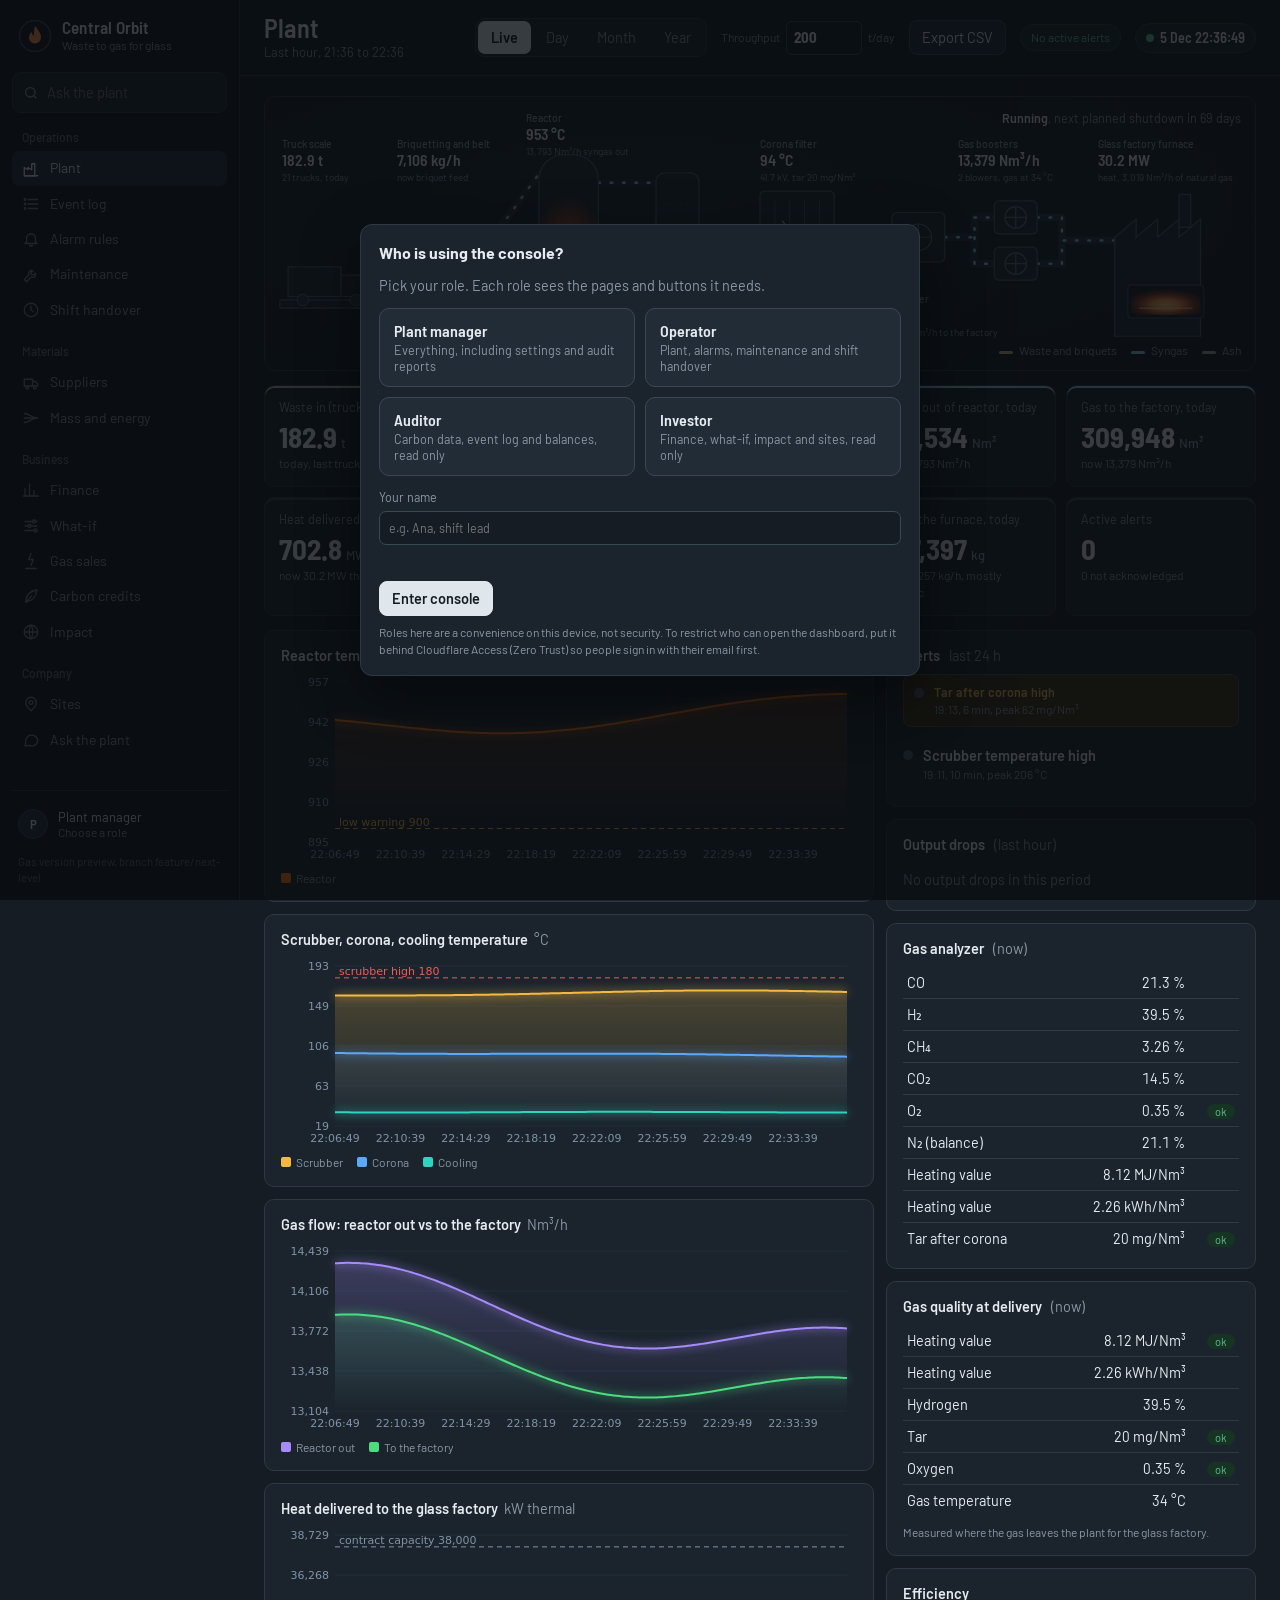
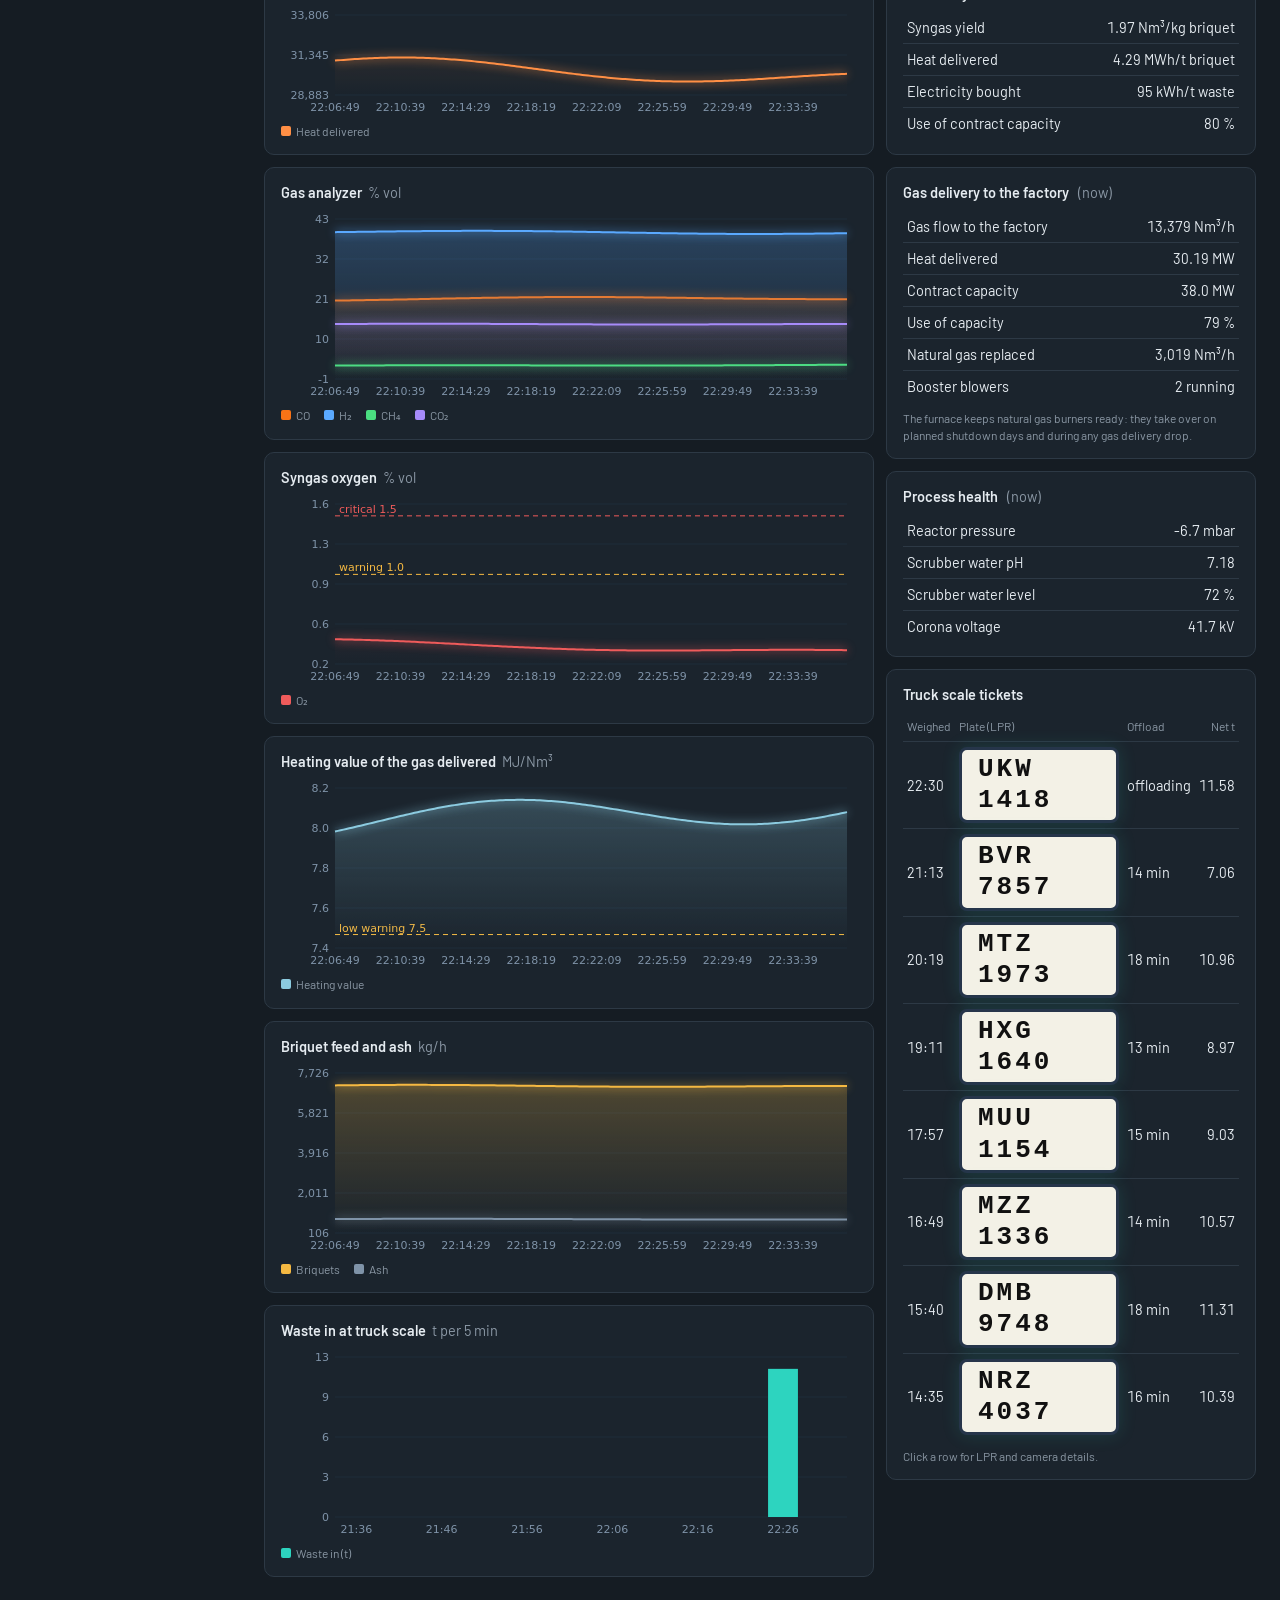
==== glass/public/index.html @ 2e91276c "Gas version: syngas sold to a glass factory furnace at 25% below natural gas Separate app in glass/:" ====
<!doctype html>
<html lang="en">
<head>
<meta charset="utf-8">
<meta name="viewport" content="width=device-width,initial-scale=1,viewport-fit=cover">
<title>Central Orbit Gas Console</title>
<meta name="theme-color" content="#151c23">
<link rel="manifest" href="manifest.webmanifest">
<link rel="icon" href="assets/icon.svg" type="image/svg+xml">
<link rel="apple-touch-icon" href="assets/icon-192.png">
<link rel="preconnect" href="https://fonts.googleapis.com"><link rel="preconnect" href="https://fonts.gstatic.com" crossorigin>
<link rel="stylesheet" href="https://fonts.googleapis.com/css2?family=Barlow:wght@400;500;600&family=Barlow+Semi+Condensed:wght@500;600&display=swap">
<link rel="stylesheet" href="assets/base.css">
<link rel="stylesheet" href="assets/app.css">
</head>
<body>
<div class="app">
<nav id="rail" aria-label="Pages">
  <div class="brand2"><svg width="34" height="34" viewBox="0 0 34 34" aria-hidden="true"><circle cx="17" cy="17" r="15.5" fill="none" stroke="#3a4855" stroke-width="1.5"/><path d="M17 7c4 5 6 8 6 11.5a6 6 0 0 1-12 0c0-2.4 1.3-4.3 2.8-5.6.2 2 1 3.2 2.4 3.6-.6-3.4.2-6.5.8-9.5z" fill="#ff8f45"/></svg><div><b>Central Orbit</b><span>Waste to gas for glass</span></div></div>
  <form class="askbox" id="askForm" role="search"><svg width="16" height="16" viewBox="0 0 24 24" fill="none" stroke="currentColor" stroke-width="2" aria-hidden="true" style="color:var(--muted)"><circle cx="11" cy="11" r="7"/><path d="M20 20l-3.5-3.5"/></svg><input id="askQ" placeholder="Ask the plant" aria-label="Ask the plant a question"></form>
  <div class="ng"><h6>Operations</h6><a href="#/plant" data-p="plant"><svg width="18" height="18" viewBox="0 0 24 24" fill="none" stroke="currentColor" stroke-width="1.7" stroke-linecap="round" stroke-linejoin="round" aria-hidden="true"><path d="M3 21V10l5 3V10l5 3V5h4v16z"/><path d="M3 21h18"/></svg><span>Plant</span></a><a href="#/events" data-p="events"><svg width="18" height="18" viewBox="0 0 24 24" fill="none" stroke="currentColor" stroke-width="1.7" stroke-linecap="round" stroke-linejoin="round" aria-hidden="true"><path d="M8 6h13M8 12h13M8 18h13"/><circle cx="4" cy="6" r="1"/><circle cx="4" cy="12" r="1"/><circle cx="4" cy="18" r="1"/></svg><span>Event log</span></a><a href="#/alarms" data-p="alarms"><svg width="18" height="18" viewBox="0 0 24 24" fill="none" stroke="currentColor" stroke-width="1.7" stroke-linecap="round" stroke-linejoin="round" aria-hidden="true"><path d="M6 16V11a6 6 0 0 1 12 0v5l2 2H4z"/><path d="M10 21h4"/></svg><span>Alarm rules</span><em class="cnt" id="navAlarmCnt" hidden></em></a><a href="#/maint" data-p="maint"><svg width="18" height="18" viewBox="0 0 24 24" fill="none" stroke="currentColor" stroke-width="1.7" stroke-linecap="round" stroke-linejoin="round" aria-hidden="true"><path d="M14.7 6.3a4 4 0 0 0-5.4 5.4L3 18l3 3 6.3-6.3a4 4 0 0 0 5.4-5.4l-2.5 2.5-2.8-.7-.7-2.8z"/></svg><span>Maintenance</span></a><a href="#/shifts" data-p="shifts"><svg width="18" height="18" viewBox="0 0 24 24" fill="none" stroke="currentColor" stroke-width="1.7" stroke-linecap="round" stroke-linejoin="round" aria-hidden="true"><circle cx="12" cy="12" r="9"/><path d="M12 7v5l3 2"/></svg><span>Shift handover</span></a></div><div class="ng"><h6>Materials</h6><a href="#/suppliers" data-p="suppliers"><svg width="18" height="18" viewBox="0 0 24 24" fill="none" stroke="currentColor" stroke-width="1.7" stroke-linecap="round" stroke-linejoin="round" aria-hidden="true"><path d="M3 7h11v9H3zM14 10h4l3 3v3h-7z"/><circle cx="7" cy="18" r="1.8"/><circle cx="17" cy="18" r="1.8"/></svg><span>Suppliers</span></a><a href="#/balance" data-p="balance"><svg width="18" height="18" viewBox="0 0 24 24" fill="none" stroke="currentColor" stroke-width="1.7" stroke-linecap="round" stroke-linejoin="round" aria-hidden="true"><path d="M3 6c8 0 8 6 18 6M3 12h18M3 18c8 0 8-6 18-6"/></svg><span>Mass and energy</span></a></div><div class="ng"><h6>Business</h6><a href="#/finance" data-p="finance"><svg width="18" height="18" viewBox="0 0 24 24" fill="none" stroke="currentColor" stroke-width="1.7" stroke-linecap="round" stroke-linejoin="round" aria-hidden="true"><path d="M4 20V10M10 20V4M16 20v-7M22 20H2"/></svg><span>Finance</span></a><a href="#/whatif" data-p="whatif"><svg width="18" height="18" viewBox="0 0 24 24" fill="none" stroke="currentColor" stroke-width="1.7" stroke-linecap="round" stroke-linejoin="round" aria-hidden="true"><path d="M4 6h10M18 6h2M4 12h4M12 12h8M4 18h12M20 18h0"/><circle cx="16" cy="6" r="2"/><circle cx="10" cy="12" r="2"/><circle cx="18" cy="18" r="2"/></svg><span>What-if</span></a><a href="#/grid" data-p="grid"><svg width="18" height="18" viewBox="0 0 24 24" fill="none" stroke="currentColor" stroke-width="1.7" stroke-linecap="round" stroke-linejoin="round" aria-hidden="true"><path d="M12 2l-3 8h6l-3 8M5 22h14"/></svg><span>Gas sales</span></a><a href="#/carbon" data-p="carbon"><svg width="18" height="18" viewBox="0 0 24 24" fill="none" stroke="currentColor" stroke-width="1.7" stroke-linecap="round" stroke-linejoin="round" aria-hidden="true"><path d="M5 20c0-9 6-15 15-16-1 9-7 15-15 16z"/><path d="M5 20l8-8"/></svg><span>Carbon credits</span></a><a href="#/impact" data-p="impact"><svg width="18" height="18" viewBox="0 0 24 24" fill="none" stroke="currentColor" stroke-width="1.7" stroke-linecap="round" stroke-linejoin="round" aria-hidden="true"><circle cx="12" cy="12" r="9"/><path d="M3 12h18M12 3c3 3 3 15 0 18M12 3c-3 3-3 15 0 18"/></svg><span>Impact</span></a></div><div class="ng"><h6>Company</h6><a href="#/sites" data-p="sites"><svg width="18" height="18" viewBox="0 0 24 24" fill="none" stroke="currentColor" stroke-width="1.7" stroke-linecap="round" stroke-linejoin="round" aria-hidden="true"><path d="M12 21s-7-6-7-11a7 7 0 0 1 14 0c0 5-7 11-7 11z"/><circle cx="12" cy="10" r="2.5"/></svg><span>Sites</span></a><a href="#/ask" data-p="ask"><svg width="18" height="18" viewBox="0 0 24 24" fill="none" stroke="currentColor" stroke-width="1.7" stroke-linecap="round" stroke-linejoin="round" aria-hidden="true"><path d="M21 12a8 8 0 0 1-11.6 7.1L4 20l1-4.7A8 8 0 1 1 21 12z"/></svg><span>Ask the plant</span></a></div>
  <div class="railfoot">
    <button class="who" id="whoBtn" title="Switch role"><i id="whoInit">?</i><div><span id="whoName">Not signed in</span><small id="whoRole"></small></div></button>
    <button class="btn" id="btnInstall" hidden>Install as app</button>
    <div class="ver">Gas version preview, branch feature/next-level</div>
  </div>
</nav>
<div class="main">
<header class="top">
  <button id="hamb" aria-label="Open menu"><svg width="20" height="20" viewBox="0 0 24 24" fill="none" stroke="currentColor" stroke-width="2"><path d="M4 7h16M4 12h16M4 17h16"/></svg></button>
  <div class="ttl"><h1 id="pgTitle">Plant</h1><span id="plabel"></span></div>
  <div class="sp"></div>
  <div class="modes" id="modes"><button data-m="live">Live</button><button data-m="day">Day</button><button data-m="month">Month</button><button data-m="year">Year</button></div>
  <label class="tpd" title="Waste processed per day. Type a new value to update everything.">Throughput <input id="tpd" type="number" min="1" max="5000" step="10" value="200"> t/day</label>
  <button class="btn" id="btnCsv" title="Download the data of this page as a CSV file">Export CSV</button>
  <span class="badge ok" id="alertBadge">No active alerts</span>
  <span class="badge live" title="Live data"><i></i><span id="clock"></span></span>
</header>
<div id="err" class="err" hidden></div>
<section class="page" data-page="plant">
  <div class="schem" id="schem"></div>
  <div class="kpis" id="kpis"></div>
  <div class="layout mt">
    <div class="cards" id="mainCharts"></div>
    <aside>
      <div class="card"><h3>Alerts <span>last 24 h</span></h3><div id="alertList"></div></div>
      <div class="card"><h3>Output drops <span id="dropLbl"></span></h3><div id="drops"></div></div>
      <div class="card"><h3>Gas analyzer <span id="anLbl"></span></h3><div id="analyzer"></div></div>
      <div class="card"><h3>Gas quality at delivery <span id="emLbl"></span></h3><div id="emis"></div></div>
      <div class="card"><h3>Efficiency</h3><div id="eff"></div></div>
      <div class="card"><h3>Gas delivery to the factory <span id="genLbl"></span></h3><div id="gens"></div></div>
      <div class="card"><h3>Process health <span id="phLbl"></span></h3><div id="health"></div></div>
      <div class="card"><h3>Truck scale tickets</h3><div id="tickets"></div></div>
    </aside>
  </div>
</section>
<section class="page" data-page="events" hidden>
  <div class="evbar"><div class="chips" id="evChips"></div><input id="evSearch" class="srch" placeholder="Search plate, ticket or text"></div>
  <div class="card"><div class="scrollx" id="evTable"></div><div class="pager" id="evPager"></div></div>
</section>
<section class="page" data-page="carbon" hidden>
  <div class="title"><button class="btn pri" id="btnPkg">Prepare for audit</button></div>
  <div id="autoBar" class="autobar"></div>
  <div class="kpis" id="ckpis"></div>
  <div class="two" id="carbonCharts"></div>
  <div class="two">
    <div class="card"><h3>Assumptions <span>editable, saved in this browser</span></h3>
      <div class="form">
        <label for="fLand">9.1 Landfill avoidance factor (tCO2e per t waste)</label><input id="fLand" type="number" step="0.01" min="0">
        <label for="fPreset">9.2 Fuel the furnace burned before</label>
        <select id="fPreset"><option value="0.202">Natural gas</option><option value="0.279">Heavy fuel oil</option><option value="0.227">LPG</option><option value="">Custom</option></select>
        <label for="fDisp">9.2 Emission factor (kg CO2 per kWh of heat)</label><input id="fDisp" type="number" step="0.001" min="0">
        <label for="fFossil">Fossil share of CO2 from burning syngas (%)</label><input id="fFossil" type="number" step="1" min="0" max="100">
        <label for="fPrice">Credit price (EUR per tCO2e, compliance market)</label><input id="fPrice" type="number" step="0.5" min="0">
      </div>
      <div class="note">Credit price is set to 70 EUR (compliance market). Natural gas is set to 0.202 kg CO2 per kWh (IPCC default, 56.1 kg per GJ). The landfill factor and fossil share are placeholders. Replace them with the factors from the carbon methodology and verifier you use before quoting any number externally.</div>
    </div>
    <div class="card"><h3>How the numbers are calculated <span id="cbLbl"></span></h3><div id="breakdown"></div></div>
  </div>
</section>
<section class="page" data-page="alarms" hidden><div id="pg_alarms"></div></section>
<section class="page" data-page="maint" hidden><div id="pg_maint"></div></section>
<section class="page" data-page="shifts" hidden><div id="pg_shifts"></div></section>
<section class="page" data-page="suppliers" hidden><div id="pg_suppliers"></div></section>
<section class="page" data-page="balance" hidden><div id="pg_balance"></div></section>
<section class="page" data-page="finance" hidden><div id="pg_finance"></div></section>
<section class="page" data-page="whatif" hidden><div id="pg_whatif"></div></section>
<section class="page" data-page="grid" hidden><div id="pg_grid"></div></section>
<section class="page" data-page="impact" hidden><div id="pg_impact"></div></section>
<section class="page" data-page="sites" hidden><div id="pg_sites"></div></section>
<section class="page" data-page="ask" hidden><div id="pg_ask"></div></section>

</div>
</div>
<div id="ana" class="modal" hidden>
  <div class="mbox big">
    <div class="mh"><div><h3 id="anaTitle">Analysis</h3><div class="muted" id="anaSub"></div></div><button class="btn" id="anaX">Close</button></div>
    <label class="anasel">Event <select id="anaSel"></select></label>
    <div class="kpis small" id="anaK"></div>
    <div class="card"><h3>Behavior around the event <span>% of the normal level before it, red band is the event</span></h3><canvas id="anaChart"></canvas><div class="legend"></div></div>
    <div class="card"><h3>What happened</h3><div id="anaText"></div></div>
    <div class="card"><h3>Parameters</h3><div class="scrollx" id="anaTable"></div></div>
    <div class="card"><h3>Context</h3><div id="anaCtx"></div></div>
    <div class="mact"><button class="btn pri" id="anaCsv">Download analysis CSV</button><button class="btn" id="anaLog">Open event log</button></div>
  </div>
</div>
<div id="evd" class="modal" hidden>
  <div class="mbox">
    <div class="mh"><h3>Truck, LPR and offloading camera</h3><button class="btn" id="evdX">Close</button></div>
    <div id="evdBody"></div>
  </div>
</div>

<div id="pkg" class="modal" hidden>
  <div class="mbox">
    <div class="mh"><h3>Prepare for audit</h3><button class="btn" id="pkgX">Close</button></div>
    <div class="warn" id="pkgWarn"></div>
    <div class="form2">
      <label>Verifier name<input id="pkgName"></label>
      <label>Verifier email (to)<input id="pkgMail" placeholder="verifier@example.com"></label>
      <label>Site operator email (copy)<input id="pkgOp" placeholder="operator@example.com"></label>
      <label>Facility<input id="pkgFac"></label>
      <label>Methodology<input id="pkgMeth"></label>
      <label>Project reference<input id="pkgPid"></label>
      <label>Period for manual push<select id="pkgPer"></select></label>
      <label class="auto"><span>Automatic monthly report</span><span class="row"><input type="checkbox" id="pkgAuto"> on, send on day <select id="pkgDay"></select> of each month</span></label>
      <label class="wide">Webhook URL (this is what sends the email for you)<input id="pkgHook" placeholder="https://hook.eu1.make.com/..."></label>
    </div>
    <div class="note" id="pkgHookNote">A web page cannot send email by itself. The webhook is a link from Make, Zapier, n8n or Power Automate that receives the report and emails it. Without it, the buttons open an email draft and download the CSV so you can attach it. Automatic reports only run while this dashboard is open in a browser.</div>
    <div id="pkgSum"></div>
    <label class="ta">Message (editable, rebuilt when you change a field above)<textarea id="pkgMsg" rows="13"></textarea></label>
    <label class="chk" id="pkgOkWrap"><input type="checkbox" id="pkgOk"> This is simulated demo data. Send anyway.</label>
    <div class="mact">
      <button class="btn pri" id="pkgPush">Push to verifier</button>
      <input id="pkgOther" class="oth" placeholder="or type an email address">
      <button class="btn" id="pkgPushOther">Send to this email</button>
    </div>
    <div id="pkgStatus" class="status"></div>
    <div class="mact">
      <button class="btn" id="pkgCsv">Download data CSV</button>
      <button class="btn" id="pkgTxt">Download summary</button>
      <button class="btn" id="pkgCopy">Copy message</button>
      <button class="btn" id="pkgMailBtn">Open email draft</button>
    </div>
    <h4 class="lh">Send log</h4>
    <div id="pkgLog"></div>
    <div class="note" id="pkgNote"></div>
  </div>
</div>

<div id="login" class="modal" hidden>
  <div class="mbox">
    <div class="mh"><h3>Who is using the console?</h3><button class="btn" id="loginX" hidden>Close</button></div>
    <p class="muted" style="margin:0">Pick your role. Each role sees the pages and buttons it needs.</p>
    <div class="roles" id="roleList"></div>
    <div class="fgrid"><label class="field">Your name<input id="loginName" placeholder="e.g. Ana, shift lead" autocomplete="name"></label><label class="field" id="pinWrap" hidden>PIN for this role<input id="loginPin" type="password" inputmode="numeric" autocomplete="off"></label></div>
    <div class="status" id="loginMsg"></div>
    <div class="mact"><button class="btn pri" id="loginGo">Enter console</button></div>
    <div class="note">Roles here are a convenience on this device, not security. To restrict who can open the dashboard, put it behind Cloudflare Access (Zero Trust) so people sign in with their email first.</div>
  </div>
</div>
<div class="tip" id="tip"></div>
<script src="assets/sim.js"></script>
<script src="assets/core.js"></script>
<script src="assets/ops.js"></script>
<script src="assets/business.js"></script>
<script src="assets/platform.js"></script>
<script src="assets/boot.js"></script>
</body>
</html>
---- glass/public/assets/base.css ----
/* base styles carried over from v10 */
:root{--bg:#0b1118;--panel:#121b26;--panel2:#16212e;--line:#1f2c3b;--text:#dce6f0;--muted:#7f93a8;--teal:#2dd4bf;--amber:#f5b942;--red:#ef5b5b;--green:#4ade80;--blue:#5aa9ff;--orange:#f97316;--violet:#a78bfa}
*{box-sizing:border-box}
[hidden]{display:none!important}
body{margin:0;background:var(--bg);color:var(--text);font:14px/1.4 system-ui,-apple-system,Segoe UI,Roboto,sans-serif}
header{position:sticky;top:0;z-index:10;display:flex;flex-wrap:wrap;gap:10px 18px;align-items:center;padding:10px 16px;background:#0e1620;border-bottom:1px solid var(--line)}
.brand{font-weight:700;letter-spacing:.3px}
.brand small{display:block;color:var(--muted);font-weight:400;font-size:11px}
.tabs a,.modes button,.pnav button{background:var(--panel);color:var(--text);border:1px solid var(--line);padding:6px 12px;border-radius:8px;cursor:pointer;text-decoration:none;font:inherit}
.tabs a.on,.modes button.on{background:var(--teal);color:#06231f;border-color:var(--teal);font-weight:600}
.tabs{display:flex;gap:6px}
.modes{display:flex;gap:4px}
.pnav{display:flex;align-items:center;gap:8px}
.pnav span{font-weight:600;color:var(--teal);font-size:12.5px;white-space:nowrap}
header{gap:8px 14px}
.pnav button:disabled{opacity:.3;cursor:default}
.hr{margin-left:auto;display:flex;gap:12px;align-items:center}
.badge{padding:4px 10px;border-radius:999px;font-size:12px;border:1px solid var(--line);background:var(--panel)}
.badge.sim{color:var(--amber);border-color:#5a4720}
.badge.ok{color:var(--green);border-color:#1d4a30}
.badge.warn{color:var(--amber);border-color:#5a4720}
.badge.crit{color:#fff;background:#8f2a2a;border-color:var(--red)}
#clock{color:var(--muted);font-variant-numeric:tabular-nums}
main{padding:14px 16px;max-width:1700px;margin:0 auto}
.kpis{display:grid;grid-template-columns:repeat(auto-fit,minmax(190px,1fr));gap:10px}
.kpi{position:relative;overflow:hidden;background:var(--panel);border:1px solid var(--line);border-radius:12px;padding:12px 14px}
.kpi .l{color:var(--muted);font-size:12px}
.kpi .v{font-size:23px;white-space:nowrap;font-weight:700;font-variant-numeric:tabular-nums;margin:2px 0}
.kpi .v small{font-size:13px;color:var(--muted);font-weight:500;margin-left:4px}
.kpi .s{color:var(--muted);font-size:12px}
.flow{display:flex;gap:0;align-items:stretch;margin:12px 0;overflow-x:auto;padding-bottom:4px}
.node{flex:1 0 128px;background:var(--panel);border:1px solid var(--line);border-radius:12px;padding:10px 12px;position:relative}
.node h4{margin:0 0 4px;font-size:12px;color:var(--muted);font-weight:500}
.node .m{font-size:20px;font-weight:700;font-variant-numeric:tabular-nums}
.node .s{font-size:12px;color:var(--muted)}
.node .d{position:absolute;right:10px;top:10px;width:10px;height:10px;border-radius:50%;background:var(--green)}
.node .d.warn{background:var(--amber)}
.node .d.crit{background:var(--red);animation:pulse 1s infinite}
.arrow{flex:0 0 34px;display:flex;align-items:center;justify-content:center;position:relative}
@keyframes pulse{50%{opacity:.35}}
.layout{display:grid;grid-template-columns:minmax(0,1fr) 370px;gap:12px}
.cards{display:grid;grid-template-columns:repeat(auto-fit,minmax(380px,1fr));gap:12px;align-content:start}
.card{background:var(--panel);border:1px solid var(--line);border-radius:12px;padding:12px 14px}
.card h3{margin:0 0 6px;font-size:13px;font-weight:600}
.card h3 span{color:var(--muted);font-weight:400;margin-left:6px}
canvas{width:100%;height:190px;display:block}
.legend{display:flex;flex-wrap:wrap;gap:4px 14px;margin-top:6px;font-size:12px;color:var(--muted)}
.legend i{display:inline-block;width:10px;height:10px;border-radius:2px;margin-right:5px}
aside{display:flex;flex-direction:column;gap:12px}
table{width:100%;border-collapse:collapse;font-variant-numeric:tabular-nums}
td,th{padding:5px 4px;border-bottom:1px solid var(--line);text-align:left;font-weight:400}
td.r,th.r{text-align:right}
th{color:var(--muted);font-size:12px}
tr:last-child td{border-bottom:0}
.pill{padding:1px 8px;border-radius:999px;font-size:11px}
.pill.ok{background:#12301f;color:var(--green)}
.pill.warn{background:#3a2e12;color:var(--amber)}
.pill.crit{background:#4a1b1b;color:var(--red)}
.alert{display:flex;gap:10px;padding:8px 0;border-bottom:1px solid var(--line);align-items:flex-start}
.alert:last-child{border-bottom:0}
.alert .dot{flex:0 0 10px;height:10px;border-radius:50%;margin-top:5px;background:var(--amber)}
.alert.crit .dot{background:var(--red)}
.alert.done .dot{background:#4b5a6b}
.alert.active.crit .dot{animation:pulse 1s infinite}
.alert .t{flex:1}
.alert .t b{font-weight:600}
.alert .t div{color:var(--muted);font-size:12px}
.alert button{background:var(--panel2);border:1px solid var(--line);color:var(--text);border-radius:6px;padding:3px 8px;cursor:pointer;font-size:12px}
.empty{color:var(--muted);padding:6px 0}
.tip{position:fixed;z-index:50;pointer-events:none;background:#06101a;border:1px solid var(--line);border-radius:8px;padding:6px 9px;font-size:12px;display:none;white-space:nowrap}
.tip i{display:inline-block;width:8px;height:8px;border-radius:2px;margin-right:5px}
.form{display:grid;grid-template-columns:1fr 110px;gap:8px 10px;align-items:center}
.form input,.form select{background:var(--bg);border:1px solid var(--line);color:var(--text);border-radius:6px;padding:6px 8px;font:inherit;width:100%}
.note{color:var(--muted);font-size:12px;margin-top:8px}
.title{display:flex;flex-wrap:wrap;align-items:center;gap:10px 14px;margin:2px 0 12px}
.tpd{display:flex;align-items:center;gap:6px;color:var(--muted);font-size:12px}
.tpd input{width:82px;background:var(--bg);border:1px solid var(--teal);color:var(--text);border-radius:6px;padding:5px 7px;font:inherit;font-weight:700;box-shadow:0 0 10px #2dd4bf33}
.btn{background:var(--panel);color:var(--text);border:1px solid var(--line);padding:6px 12px;border-radius:8px;cursor:pointer;font:inherit;transition:border-color .2s,box-shadow .2s}
.btn:hover{border-color:var(--teal);box-shadow:0 0 12px #2dd4bf33}
.btn.pri{background:var(--teal);color:#06231f;border-color:var(--teal);font-weight:600}
.modal{position:fixed;inset:0;z-index:100;background:#030a12d9;display:flex;align-items:flex-start;justify-content:center;overflow:auto;padding:24px 12px}
.mbox{background:var(--panel);border:1px solid var(--line);border-radius:14px;padding:16px 18px;max-width:800px;width:100%;box-shadow:0 0 40px #2dd4bf22}
.mh{display:flex;justify-content:space-between;align-items:center;margin-bottom:10px}.mh h3{margin:0;font-size:16px}
.warn{background:#3a2e12;color:var(--amber);border:1px solid #5a4720;border-radius:8px;padding:8px 10px;font-size:12.5px;margin-bottom:10px}
.form2{display:grid;grid-template-columns:1fr 1fr;gap:10px;margin-bottom:10px}
.form2 label,.ta{display:flex;flex-direction:column;gap:4px;font-size:12px;color:var(--muted)}
.form2 input,.form2 select,.ta textarea{background:var(--bg);border:1px solid var(--line);color:var(--text);border-radius:6px;padding:7px 8px;font:inherit}
.ta textarea{font-family:ui-monospace,Menlo,Consolas,monospace;font-size:12.5px;line-height:1.45;resize:vertical}
.mact{display:flex;flex-wrap:wrap;gap:8px;margin-top:10px}
#pkgSum{margin:6px 0 12px}
@media(max-width:560px){.form2{grid-template-columns:1fr}}
.form2 .wide{grid-column:1/-1}
.form2 .auto .row{display:flex;align-items:center;gap:8px;color:var(--text);padding:6px 0;flex-wrap:wrap}
.form2 .auto input[type=checkbox],.chk input{width:16px;height:16px;accent-color:var(--teal)}
.form2 .auto select{width:64px;padding:4px 6px}
.chk{display:flex;gap:8px;align-items:center;color:var(--amber);font-size:12.5px;margin-top:10px;flex-direction:row!important}
.mact .oth{flex:1 1 200px;min-width:160px;background:var(--bg);border:1px solid var(--line);color:var(--text);border-radius:8px;padding:7px 9px;font:inherit}
.status{min-height:18px;margin:8px 0 2px;font-size:12.5px}
.lh{margin:14px 0 4px;font-size:13px;color:var(--muted);font-weight:600}
.autobar{display:flex;flex-wrap:wrap;align-items:center;gap:8px 14px;background:var(--panel);border:1px solid var(--line);border-radius:12px;padding:10px 14px;margin-bottom:12px;font-size:13px}
.autobar span{color:var(--muted)}
.autobar .pillx{padding:2px 9px;border-radius:999px;font-size:11px;font-weight:700;letter-spacing:.4px}
.autobar .pillx.on{background:#12301f;color:var(--green)}.autobar .pillx.off{background:#2a323d;color:var(--muted)}
.autobar .btn:last-child{margin-left:auto}
.per{color:var(--teal);font-weight:600;font-size:13px}
.err{background:#4a1b1b;color:#ffd0d0;border-bottom:1px solid var(--red);padding:8px 16px}
#cmodes button{padding:7px 16px}
#cmodes button.on{background:var(--teal);color:#06231f;border-color:var(--teal);font-weight:600}
.title h2{margin:0;font-size:18px}
.title a{color:var(--teal);text-decoration:none}
.two{display:grid;grid-template-columns:repeat(auto-fit,minmax(380px,1fr));gap:12px;margin-top:12px}
@media(max-width:1100px){.layout{grid-template-columns:1fr}.hr{margin-left:0}}
@media(max-width:520px){.cards,.two{grid-template-columns:1fr}}
@keyframes flash{0%{color:#9ff7ec;text-shadow:0 0 16px #2dd4bf}100%{text-shadow:0 0 0 transparent}}
@keyframes blink{50%{opacity:.25}}
@keyframes ring{0%{box-shadow:0 0 0 0 #4ade8099}100%{box-shadow:0 0 0 9px #4ade8000}}
.badge.live{color:var(--green);border-color:#1d4a30;display:flex;align-items:center;gap:6px;font-weight:600}
.badge.live i{width:8px;height:8px;border-radius:50%;background:var(--green);animation:ring 1.6s ease-out infinite,blink 1.6s ease-in-out infinite}
.kpi .v b{font-weight:700}
.flash{animation:flash .9s ease-out}
/* ---- v9: drops, analysis, events, trucks ---- */
.muted{color:var(--muted)}
.btn.sm{padding:3px 9px;font-size:12px;border-radius:6px}
.btn:disabled{opacity:.4;cursor:default;box-shadow:none}
.mbox.big{max-width:1000px}
.scrollx{overflow-x:auto}
.kpis.small{margin:6px 0 12px;grid-template-columns:repeat(auto-fit,minmax(150px,1fr))}
.kpis.small .kpi .v{font-size:19px}
.kpis.small .kpi{padding:9px 11px}
.mbox .card{margin-bottom:12px}
.anasel{display:flex;align-items:center;gap:8px;color:var(--muted);font-size:12px;margin-bottom:6px}
.anasel select{background:var(--bg);border:1px solid var(--line);color:var(--text);border-radius:6px;padding:6px 8px;font:inherit;max-width:100%}
#anaText ul,#anaCtx ul{margin:4px 0 6px;padding-left:18px}
#anaText li,#anaCtx li{margin:3px 0}
tr.dim td{color:var(--muted)}
.clk{cursor:pointer}.clk:hover td{background:#16212e}
.mono{font-family:ui-monospace,Menlo,Consolas,monospace;letter-spacing:1px}
.dr{display:flex;justify-content:space-between;align-items:center;gap:8px;padding:7px 0;border-bottom:1px solid var(--line)}
.dr:last-of-type{border-bottom:0}
.dr .muted{font-size:12px}
.evbar{display:flex;flex-wrap:wrap;gap:10px;align-items:center;margin-bottom:10px}
.chips{display:flex;flex-wrap:wrap;gap:6px}
.chips button{background:var(--panel);color:var(--muted);border:1px solid var(--line);padding:5px 11px;border-radius:999px;cursor:pointer;font:inherit;font-size:12.5px}
.chips button.on{color:var(--text);border-color:var(--teal);box-shadow:0 0 10px #2dd4bf26}
.srch{flex:1 1 220px;max-width:320px;background:var(--bg);border:1px solid var(--line);color:var(--text);border-radius:8px;padding:7px 10px;font:inherit}
.nw{white-space:nowrap}
.tchip{padding:1px 9px;border-radius:999px;font-size:11px;white-space:nowrap}
.tchip.alert{background:#3a2e12;color:var(--amber)}.tchip.drop{background:#4a1b1b;color:#ff9b9b}.tchip.truck{background:#12283a;color:var(--blue)}.tchip.op{background:#2a2540;color:var(--violet)}
.sv{display:inline-block;width:8px!important;height:8px!important;padding:0!important;flex:none;border-radius:50%;margin-right:7px;background:#4b5a6b}
.sv.warn{background:var(--amber)}.sv.crit{background:var(--red)}.sv.ok{background:var(--green)}.sv.info{background:var(--blue)}
.pager{display:flex;align-items:center;gap:12px;justify-content:center;padding-top:10px;color:var(--muted);font-size:12.5px}
.trkh{display:flex;gap:16px;align-items:center;margin-bottom:10px;flex-wrap:wrap}
.plate{display:inline-block;background:#f3f1e6;color:#111;border:3px solid #26354a;border-radius:8px;padding:4px 16px;font:700 26px/1.2 ui-monospace,Menlo,Consolas,monospace;letter-spacing:3px;box-shadow:0 0 18px #2dd4bf26}
.camgrid{display:grid;grid-template-columns:1fr 1fr;gap:10px;margin:8px 0 12px}
.camph{border:1px dashed #33465c;border-radius:10px;min-height:96px;padding:10px;display:flex;flex-direction:column;gap:3px;justify-content:center;color:var(--muted);font-size:12px;background:repeating-linear-gradient(135deg,#0e1620,#0e1620 10px,#101b27 10px,#101b27 20px)}
.camph b{color:var(--text);font-size:14px}
#evdBody input{width:100%;background:var(--bg);border:1px solid var(--line);color:var(--text);border-radius:6px;padding:7px 8px;font:inherit}
#evdBody .ta{margin-top:10px}
#cmodes button,#emodes button{padding:7px 16px}
#emodes button.on{background:var(--teal);color:#06231f;border-color:var(--teal);font-weight:600}
#emodes button{background:var(--panel);color:var(--text);border:1px solid var(--line);border-radius:8px;cursor:pointer;font:inherit}
@media(max-width:560px){.camgrid{grid-template-columns:1fr}}
---- glass/public/assets/app.css ----
/* Central Orbit plant console: design layer
   Idea: a control-room console. Neutral slate greys carry the structure,
   colour is kept for meaning: material colours for what flows through the
   plant (waste, syngas, power, ash, carbon) and state colours for alarms. */
:root{
  --bg:#151c23;--rail:#11171d;--panel:#1b242d;--panel2:#222c36;--line:#2d3945;--line2:#3a4855;
  --text:#e5ebf0;--muted:#8a97a4;--dim:#5d6a77;
  --teal:#dfe7ed;            /* interactive accent: neutral light, like a lit console key */
  --waste:#c4ad86;--gas:#8ccbe0;--power:#ff8f45;--ash:#a89f95;--carbon:#86c99a;--money:#d9c46a;
  --green:#5fc08a;--amber:#e8b13e;--red:#e5534b;--blue:#8ccbe0;--orange:#ff8f45;--violet:#ab9de2;
  --num:'Barlow Semi Condensed','Barlow',system-ui,sans-serif;
}
body{font:14.5px/1.45 'Barlow',system-ui,-apple-system,'Segoe UI',sans-serif;background:var(--bg);color:var(--text)}
:focus-visible{outline:2px solid var(--gas);outline-offset:2px}
a{color:var(--gas)}
button{font-family:inherit}

/* ---------- shell ---------- */
.app{display:grid;grid-template-columns:240px minmax(0,1fr);min-height:100vh}
.main{min-width:0}
#rail{position:sticky;top:0;height:100vh;overflow-y:auto;background:var(--rail);border-right:1px solid var(--line);padding:16px 12px 14px;display:flex;flex-direction:column;gap:16px}
.brand2{display:flex;align-items:center;gap:10px;padding:2px 6px}
.brand2 svg{flex:none}
.brand2 b{display:block;font:600 17px/1.1 var(--num);letter-spacing:.2px}
.brand2 span{display:block;color:var(--muted);font-size:12px}
.askbox{display:flex;align-items:center;gap:8px;background:var(--panel);border:1px solid var(--line);border-radius:9px;padding:0 10px}
.askbox input{flex:1;min-width:0;background:none;border:0;color:var(--text);font:inherit;padding:9px 0;outline:none}
.askbox:focus-within{border-color:var(--gas)}
.ng{display:flex;flex-direction:column;gap:1px}
.ng h6{margin:0 0 4px;padding:0 10px;font-size:12px;font-weight:500;color:var(--dim)}
.ng a{display:flex;align-items:center;gap:10px;padding:7px 10px;border-radius:7px;color:var(--muted);text-decoration:none;font-size:14px}
.ng a svg{flex:none;opacity:.8}
.ng a:hover{color:var(--text);background:#18212a}
.ng a.on{color:var(--text);background:var(--panel2)}
.ng a.on svg{opacity:1}
.ng a .cnt{margin-left:auto;font:600 12px var(--num);background:var(--red);color:#fff;border-radius:999px;padding:0 7px}
.railfoot{margin-top:auto;display:flex;flex-direction:column;gap:8px;border-top:1px solid var(--line);padding-top:12px}
.who{display:flex;align-items:center;gap:10px;background:none;border:0;color:var(--text);padding:6px;border-radius:8px;cursor:pointer;text-align:left;width:100%}
.who:hover{background:#18212a}
.who i{width:30px;height:30px;border-radius:50%;background:var(--panel2);border:1px solid var(--line2);display:grid;place-items:center;font:600 13px var(--num);font-style:normal;flex:none}
.who span{display:block;font-size:13px}.who small{display:block;color:var(--muted);font-size:12px}
.railfoot .btn{width:100%}
.ver{color:var(--dim);font-size:11.5px;padding:0 6px}

.top{position:sticky;top:0;z-index:30;display:flex;align-items:center;flex-wrap:wrap;gap:10px 14px;padding:14px 24px;background:rgba(21,28,35,.94);backdrop-filter:blur(8px);border-bottom:1px solid var(--line)}
.top h1{margin:0;font:600 26px/1.1 var(--num);letter-spacing:.2px}
.ttl{display:flex;flex-direction:column;min-width:0}
#plabel{color:var(--muted);font-size:13px;font-weight:400;white-space:normal}
.top .sp{flex:1}
#hamb{display:none;background:none;border:1px solid var(--line);color:var(--text);border-radius:8px;width:38px;height:38px;cursor:pointer;align-items:center;justify-content:center}
#modes{background:var(--panel);border:1px solid var(--line);border-radius:9px;padding:2px;gap:2px}
#modes button{background:none;border:0;color:var(--muted);padding:6px 13px;border-radius:7px}
#modes button.on{background:var(--teal);color:var(--bg);font-weight:600;border:0}
.tpd{color:var(--muted)}
.tpd input{border-color:var(--line2);box-shadow:none;font-family:var(--num);font-size:15px;width:76px}
#clock{font-family:var(--num);font-size:14px}
.badge{font-size:12px}
.badge.live{border-color:#26432f}
section.page{padding:20px 24px 48px;max-width:1720px}
.err{margin:0}

/* ---------- common pieces ---------- */
.btn{border-radius:8px;border-color:var(--line2);background:var(--panel2)}
.btn:hover{border-color:var(--muted);box-shadow:none}
.btn.pri{background:var(--teal);color:var(--bg);border-color:var(--teal)}
.btn.pri:hover{background:#fff}
.card{border-radius:10px;padding:14px 16px;background:var(--panel)}
.card h3{font-size:14.5px;margin-bottom:8px}
.kpi{border-radius:10px;padding:12px 14px 13px;background:var(--panel);box-shadow:inset 0 2px 0 var(--kc,var(--line2))}
.kpi .l{font-size:12.5px}
.kpi .v{font:600 29px/1.15 var(--num);margin:4px 0 2px}
.kpi .v small{font-family:'Barlow',sans-serif;font-size:13px}
.flash{animation:flash2 .9s ease-out}
@keyframes flash2{0%{color:#fff;text-shadow:0 0 14px rgba(255,255,255,.35)}100%{text-shadow:none}}
.pill.ok{background:#173323}.pill.warn{background:#3b2f12}.pill.crit{background:#4a1d1b}
td,th{border-bottom-color:var(--line)}
.title h2{font:600 20px var(--num)}
.chips button.on{border-color:var(--teal);box-shadow:none;background:var(--panel2)}
.tchip.op{background:#2a2540;color:var(--violet)}
.mbox{border-radius:12px;box-shadow:0 20px 60px rgba(0,0,0,.45)}
.modal{background:rgba(8,12,16,.78)}
.grid2{display:grid;grid-template-columns:repeat(auto-fit,minmax(360px,1fr));gap:14px}
.grid3{display:grid;grid-template-columns:repeat(auto-fit,minmax(280px,1fr));gap:14px}
.stack{display:flex;flex-direction:column;gap:14px}
.mt{margin-top:14px}
.lead{color:var(--muted);max-width:76ch;margin:0 0 16px}
.num{font-family:var(--num);font-variant-numeric:tabular-nums}
.neg{color:var(--red)}.pos{color:var(--green)}
.field{display:flex;flex-direction:column;gap:5px;font-size:12.5px;color:var(--muted)}
.field input,.field select,.field textarea{background:var(--bg);border:1px solid var(--line2);color:var(--text);border-radius:7px;padding:7px 9px;font:inherit}
.fgrid{display:grid;grid-template-columns:repeat(auto-fit,minmax(170px,1fr));gap:10px 14px}
.bar{height:8px;background:var(--panel2);border-radius:99px;overflow:hidden}
.bar i{display:block;height:100%;background:var(--muted);border-radius:99px}
.bar i.ok{background:var(--green)}.bar i.warn{background:var(--amber)}.bar i.crit{background:var(--red)}
canvas.tall{height:260px}

/* ---------- plant schematic (the one loud thing) ---------- */
.schem{position:relative;background:radial-gradient(900px 260px at 38% 40%,#1d2731,#161d24 70%);border:1px solid var(--line);border-radius:12px;margin-bottom:14px;overflow:hidden}
.schem svg{display:block;width:100%;height:auto}
.schem .pipe{fill:none;stroke:#26313b;stroke-width:9;stroke-linecap:round;stroke-linejoin:round}
.schem .fl{fill:none;stroke-width:3;stroke-linecap:round;stroke-linejoin:round;stroke-dasharray:2 13;animation:dash 2s linear infinite}
.schem .fl.waste{stroke:var(--waste)}.schem .fl.gas{stroke:var(--gas)}.schem .fl.power{stroke:var(--power)}.schem .fl.ash{stroke:var(--ash)}.schem .fl.stop{animation:none;opacity:.25}
@keyframes dash{to{stroke-dashoffset:-150}}
.schem .eq{fill:#212b35;stroke:#4a5968;stroke-width:1.5}
.schem g.unit{cursor:pointer}
.schem g.unit:hover .eq,.schem g.unit:focus .eq{stroke:var(--text)}
.schem g.unit.warn .eq{stroke:var(--amber);stroke-width:2.5}
.schem g.unit.crit .eq{stroke:var(--red);stroke-width:3;animation:pulse 1s infinite}
.schem .lb{fill:var(--muted);font:500 12.5px 'Barlow',sans-serif}
.schem .vl{fill:var(--text);font:600 19px var(--num)}
.schem .sb{fill:var(--muted);font:400 12px 'Barlow',sans-serif}
.schem .det{fill:#2c3843}
.schem .glow{mix-blend-mode:screen}
.schem .fan{transform-box:fill-box;transform-origin:center;animation:spin 1.4s linear infinite}
.schem .fan.stop{animation:none}
@keyframes spin{to{transform:rotate(360deg)}}
.schem .legend2{position:absolute;right:14px;bottom:10px;display:flex;gap:14px;font-size:12px;color:var(--muted)}
.schem .legend2 i{display:inline-block;width:14px;height:3px;border-radius:2px;margin-right:6px;vertical-align:middle}
.schem .state{position:absolute;right:14px;top:12px;font-size:12.5px;color:var(--muted)}
.schem .state b{color:var(--text);font-weight:600}
.unitpop{position:absolute;z-index:5;background:var(--panel2);border:1px solid var(--line2);border-radius:10px;padding:12px 14px;min-width:240px;box-shadow:0 14px 40px rgba(0,0,0,.45);font-size:13px}
.unitpop h4{margin:0 0 6px;font:600 16px var(--num)}
.unitpop table td{padding:3px 2px}
.unitpop .mact{margin-top:8px}
@media (prefers-reduced-motion: reduce){.schem .fl,.schem .fan,.flash{animation:none}}

/* ---------- sankey ---------- */
.sankey svg{width:100%;height:auto;display:block}
.sankey .lk{fill-opacity:.38}
.sankey .lk:hover{fill-opacity:.6}
.sankey .nd{rx:2}
.sankey text{fill:var(--text);font:500 13px 'Barlow',sans-serif}
.sankey text.v{fill:var(--muted);font:400 12px 'Barlow',sans-serif}

/* ---------- what-if ---------- */
.sl{display:grid;grid-template-columns:1fr auto;gap:2px 10px;align-items:center;padding:8px 0;border-bottom:1px solid var(--line)}
.sl:last-child{border-bottom:0}
.sl label{font-size:13.5px}
.sl output{font:600 17px var(--num);text-align:right}
.sl input[type=range]{grid-column:1/-1;width:100%;accent-color:var(--teal)}
.sl small{grid-column:1/-1;color:var(--dim);font-size:12px}
.bigres{display:grid;grid-template-columns:repeat(auto-fit,minmax(170px,1fr));gap:12px}
.bigres div{background:var(--panel2);border-radius:9px;padding:12px 14px}
.bigres span{display:block;color:var(--muted);font-size:12.5px}
.bigres b{display:block;font:600 26px var(--num);margin-top:2px}
.bigres small{color:var(--muted)}
.payback{font:600 56px/1 var(--num);letter-spacing:-.5px}
.payback small{font:400 16px 'Barlow',sans-serif;color:var(--muted);margin-left:8px;letter-spacing:0}

/* ---------- maintenance ---------- */
.mrow{display:grid;grid-template-columns:minmax(150px,1.2fr) 2fr auto;gap:14px;align-items:center;padding:10px 0;border-bottom:1px solid var(--line)}
.mrow:last-child{border-bottom:0}
.mrow b{font-weight:600}
.mrow .muted{font-size:12.5px}
.eng{display:grid;grid-template-columns:repeat(auto-fit,minmax(250px,1fr));gap:14px}
.eng .card h3{display:flex;justify-content:space-between}
.hours{font:600 32px var(--num)}

/* ---------- shifts ---------- */
.shiftlist{display:flex;flex-wrap:wrap;gap:6px;margin-bottom:14px}
.shiftlist button{background:var(--panel);border:1px solid var(--line);color:var(--muted);border-radius:8px;padding:6px 11px;cursor:pointer;font-size:13px}
.shiftlist button.on{background:var(--teal);color:var(--bg);border-color:var(--teal);font-weight:600}
.shiftlist button .now{color:var(--green);margin-left:4px}
.handover textarea{width:100%;min-height:120px}
.signed{color:var(--green);font-size:13px}

/* ---------- impact ---------- */
.impact-hero{display:grid;grid-template-columns:repeat(auto-fit,minmax(230px,1fr));gap:14px}
.ih{background:var(--panel);border:1px solid var(--line);border-radius:12px;padding:18px 18px 16px;display:flex;gap:14px;align-items:flex-start}
.ih svg{flex:none;margin-top:4px}
.ih b{display:block;font:600 40px/1 var(--num)}
.ih span{display:block;color:var(--muted);margin-top:6px;font-size:13.5px}
.sharecard{background:linear-gradient(160deg,#1e2a24,#1b242d 60%);border:1px solid #2f4a3a;border-radius:12px;padding:20px 22px}
.sharecard h3{font:600 22px var(--num);margin:0 0 6px}
.sharecard p{margin:0 0 4px;max-width:70ch}

/* ---------- sites ---------- */
.sites{display:grid;grid-template-columns:repeat(auto-fit,minmax(300px,1fr));gap:14px}
.site{background:var(--panel);border:1px solid var(--line);border-radius:12px;padding:14px 16px;display:flex;flex-direction:column;gap:8px}
.site.this{border-color:var(--line2);box-shadow:inset 0 2px 0 var(--power)}
.site h3{margin:0;font:600 19px var(--num);display:flex;justify-content:space-between;gap:8px;align-items:baseline}
.site h3 small{font:400 12.5px 'Barlow',sans-serif;color:var(--muted)}
.site .row3{display:grid;grid-template-columns:repeat(3,1fr);gap:8px}
.site .row3 span{display:block;color:var(--muted);font-size:12px}
.site .row3 b{font:600 19px var(--num)}
.site canvas{height:60px}
.stage{font-size:12px;border-radius:999px;padding:1px 9px;border:1px solid var(--line2);color:var(--muted)}
.stage.op{color:var(--green);border-color:#2a5a3c}
.worldmap{background:var(--panel);border:1px solid var(--line);border-radius:12px;padding:6px;margin-bottom:14px}
.worldmap svg{width:100%;height:auto;display:block}

/* ---------- ask ---------- */
.askpage{max-width:900px}
.askbig{display:flex;gap:10px}
.askbig input{flex:1;background:var(--panel);border:1px solid var(--line2);color:var(--text);border-radius:10px;padding:13px 15px;font:inherit;font-size:16px}
.askbig input:focus{border-color:var(--gas);outline:none}
.sugs{display:flex;flex-wrap:wrap;gap:6px;margin:12px 0 18px}
.sugs button{background:none;border:1px solid var(--line2);color:var(--muted);border-radius:999px;padding:5px 12px;cursor:pointer;font-size:13px}
.sugs button:hover{color:var(--text);border-color:var(--muted)}
.ans{background:var(--panel);border:1px solid var(--line);border-radius:12px;padding:16px 18px;margin-bottom:14px}
.ans .q{color:var(--muted);font-size:13px;margin-bottom:6px}
.ans .a{font-size:16px;line-height:1.5}
.ans .a b{font-family:var(--num);font-size:18px}
.ans canvas{height:170px;margin-top:10px}
.ans .mact{margin-top:10px}

/* ---------- login ---------- */
#login{align-items:center}
#login .mbox{max-width:560px}
.roles{display:grid;grid-template-columns:1fr 1fr;gap:10px;margin:12px 0}
.roles button{background:var(--panel2);border:1px solid var(--line2);color:var(--text);border-radius:10px;padding:12px 14px;text-align:left;cursor:pointer}
.roles button b{display:block;font:600 16px var(--num)}
.roles button span{display:block;color:var(--muted);font-size:12.5px;margin-top:2px}
.roles button.on,.roles button:hover{border-color:var(--teal)}

/* ---------- alarms ---------- */
.rtable input[type=number]{width:90px;background:var(--bg);border:1px solid var(--line2);color:var(--text);border-radius:6px;padding:5px 7px;font:inherit;font-family:var(--num)}
.rtable input[type=checkbox]{width:16px;height:16px;accent-color:var(--teal)}
.rtable td{vertical-align:middle}
.chg{color:var(--amber);font-size:12px}
.nlog div{padding:6px 0;border-bottom:1px solid var(--line);font-size:13px}

/* ---------- responsive ---------- */
@media(max-width:980px){
  .app{grid-template-columns:minmax(0,1fr)}
  #rail{position:fixed;inset:0 auto 0 0;width:280px;z-index:80;transform:translateX(-102%);transition:transform .2s ease}
  body.railopen #rail{transform:none;box-shadow:20px 0 60px rgba(0,0,0,.5)}
  body.railopen::after{content:"";position:fixed;inset:0;background:rgba(0,0,0,.5);z-index:70}
  #hamb{display:inline-flex}
  .top{padding:10px 14px;gap:8px 10px}
  .top h1{font-size:22px}
  section.page{padding:14px 12px 40px}
  .grid2,.grid3{grid-template-columns:1fr}
  .layout{grid-template-columns:1fr}
}
@media(max-width:640px){
  .tpd,#btnCsv,#clock{display:none}
  .kpi .v{font-size:24px}
  .mrow{grid-template-columns:1fr}
  .roles{grid-template-columns:1fr}
  .cards{grid-template-columns:1fr}
  .schem .legend2{display:none}
}
@media(prefers-reduced-motion:reduce){*{transition:none!important}}

.mrow.c{grid-template-columns:1fr auto;gap:4px 10px}
.mrow.c .w{grid-column:1/-1}
.btn.sm{white-space:nowrap}
#clock{color:var(--text)}

@media(max-width:640px){
  .schem .svscroll{overflow-x:auto;-webkit-overflow-scrolling:touch}
  .schem svg{min-width:860px}
  .schem .state{position:static;padding:10px 12px 0}
  .kpis{grid-template-columns:1fr 1fr;gap:8px}
  .kpi{padding:10px 11px}
  .kpi .v{font-size:22px}
  .kpi .s{font-size:11.5px}
  .top h1{font-size:20px}
}
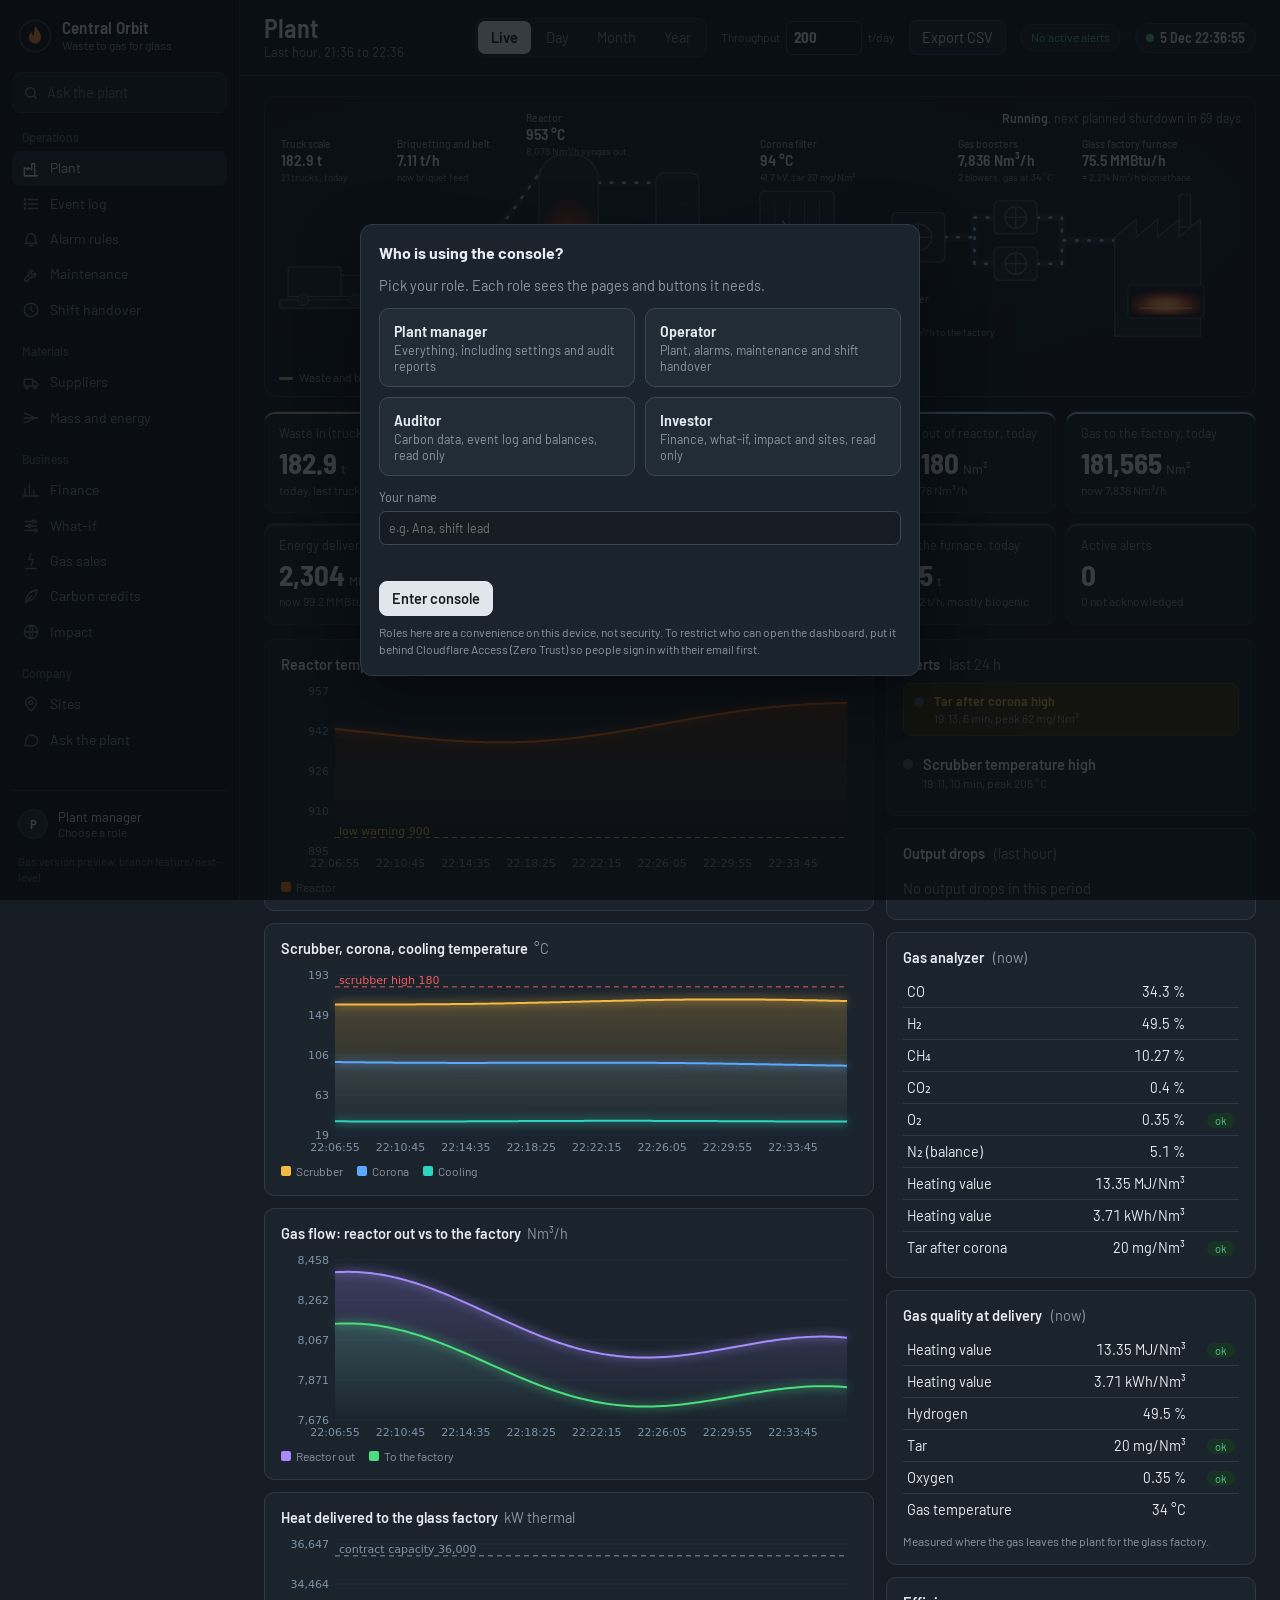
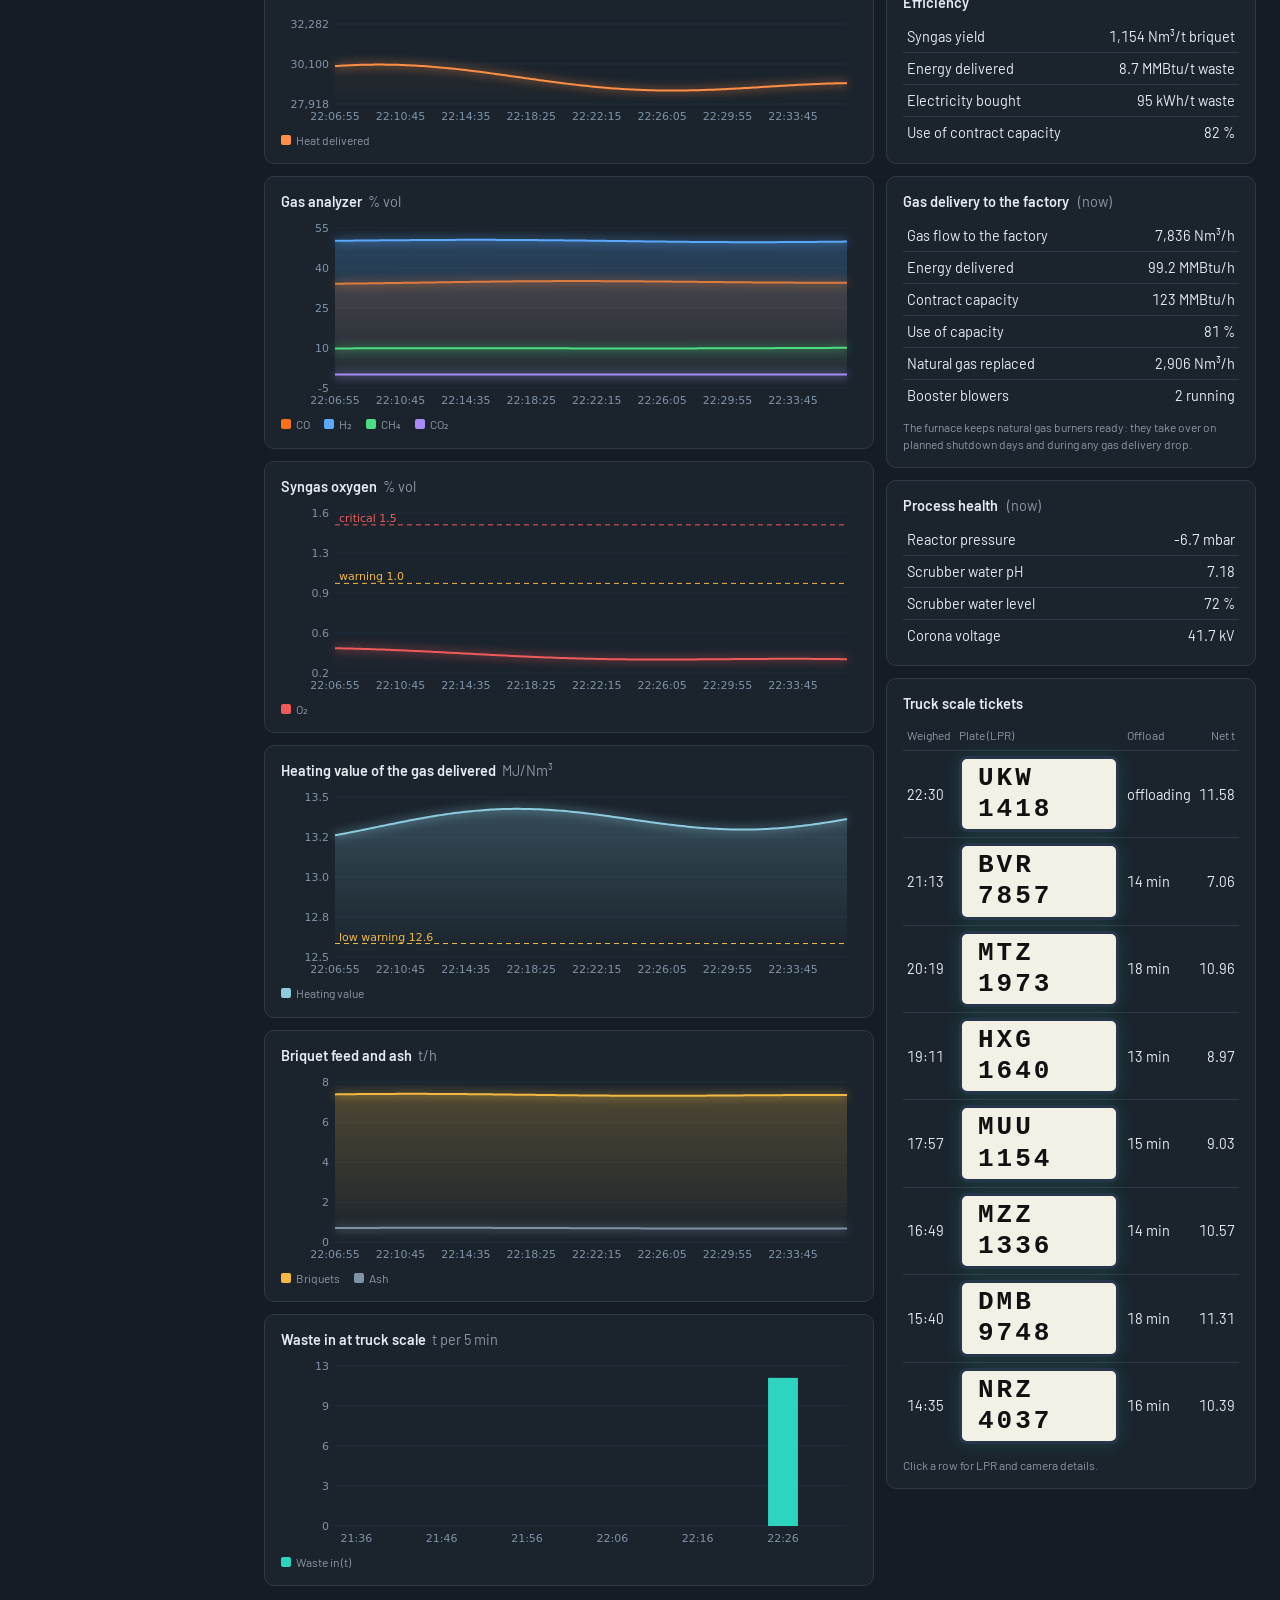
==== commit 32ff6a7b: "Carbon credit price: Auto (EU ETS EUA market price via /api/carbon-price) or Manual toggle on both d" ====
--- a/glass/public/index.html
+++ b/glass/public/index.html
@@ -71,9 +71,11 @@
         <select id="fPreset"><option value="0.202">Natural gas</option><option value="0.279">Heavy fuel oil</option><option value="0.227">LPG</option><option value="">Custom</option></select>
         <label for="fDisp">9.2 Emission factor (kg CO2 per kWh of heat)</label><input id="fDisp" type="number" step="0.001" min="0">
         <label for="fFossil">Fossil share of CO2 from burning syngas (%)</label><input id="fFossil" type="number" step="1" min="0" max="100">
-        <label for="fPrice">Credit price (EUR per tCO2e, compliance market)</label><input id="fPrice" type="number" step="0.5" min="0">
+        <span class="lbl">Credit price source</span><div class="seg" id="fPriceMode" role="group" aria-label="Credit price source"><button type="button" data-v="auto">Auto</button><button type="button" data-v="manual">Manual</button></div>
+        <label for="fPrice">Credit price (EUR per tCO2e)</label><input id="fPrice" type="number" step="0.5" min="0">
+        <div class="pstat" id="fPriceStat"></div>
       </div>
-      <div class="note">Credit price is set to 70 EUR (compliance market). Natural gas is set to 0.202 kg CO2 per kWh (IPCC default, 56.1 kg per GJ). The landfill factor and fossil share are placeholders. Replace them with the factors from the carbon methodology and verifier you use before quoting any number externally.</div>
+      <div class="note">Credit price: Auto takes the latest EU ETS allowance (EUA) price, Manual uses the number you type. Natural gas is set to 0.202 kg CO2 per kWh (IPCC default, 56.1 kg per GJ). The landfill factor and fossil share are placeholders. Replace them with the factors from the carbon methodology and verifier you use before quoting any number externally.</div>
     </div>
     <div class="card"><h3>How the numbers are calculated <span id="cbLbl"></span></h3><div id="breakdown"></div></div>
   </div>
--- a/glass/public/assets/app.css
+++ b/glass/public/assets/app.css
@@ -258,3 +258,12 @@
   .kpi .s{font-size:11.5px}
   .top h1{font-size:20px}
 }
+
+/* credit price source toggle */
+.form .lbl{color:inherit}
+.seg{display:flex;background:var(--bg);border:1px solid var(--line);border-radius:8px;padding:2px;gap:2px}
+.seg button{flex:1;background:none;border:0;color:var(--muted);padding:5px 6px;border-radius:6px;font:inherit;font-size:12px;cursor:pointer}
+.seg button.on{background:var(--teal);color:var(--bg);font-weight:600}
+.form input.ro{opacity:.75;cursor:default}
+.pstat{grid-column:1/-1;color:var(--muted);font-size:12px;margin-top:-2px}
+.pstat.bad{color:var(--amber)}
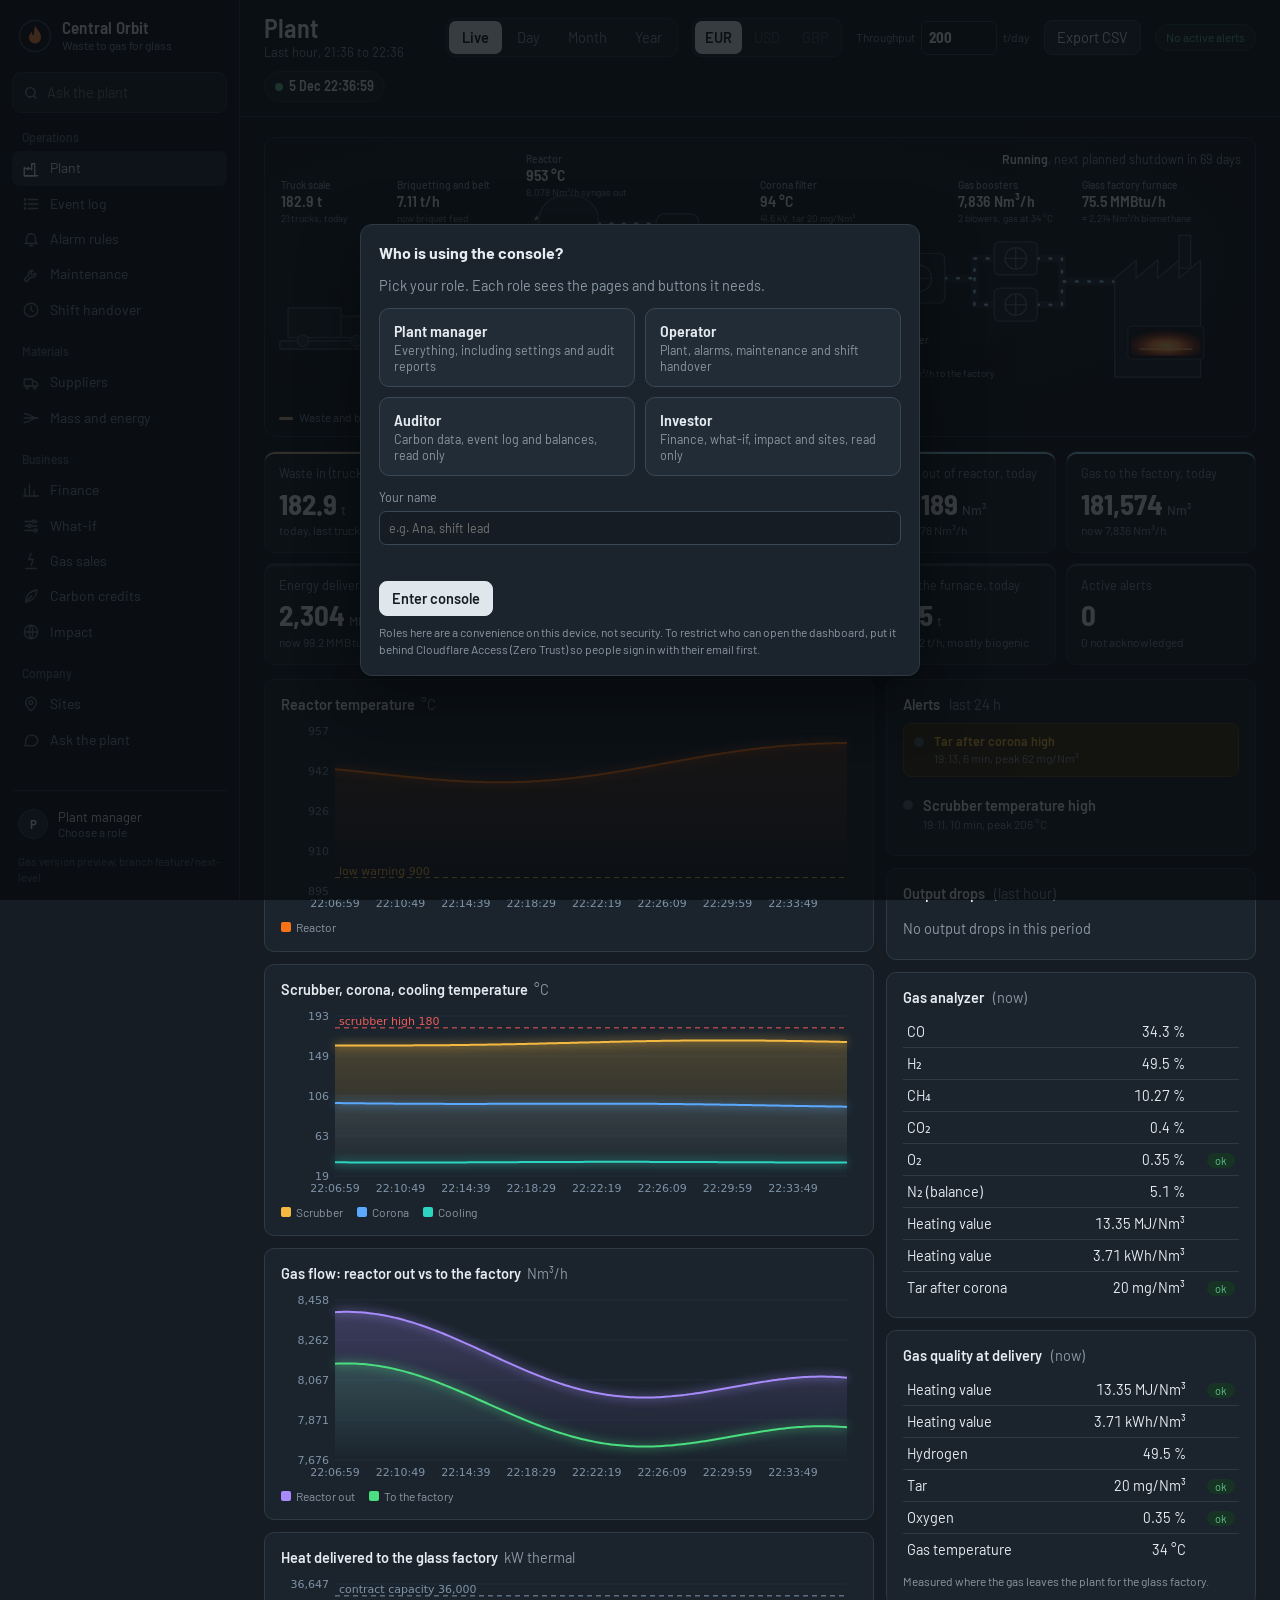
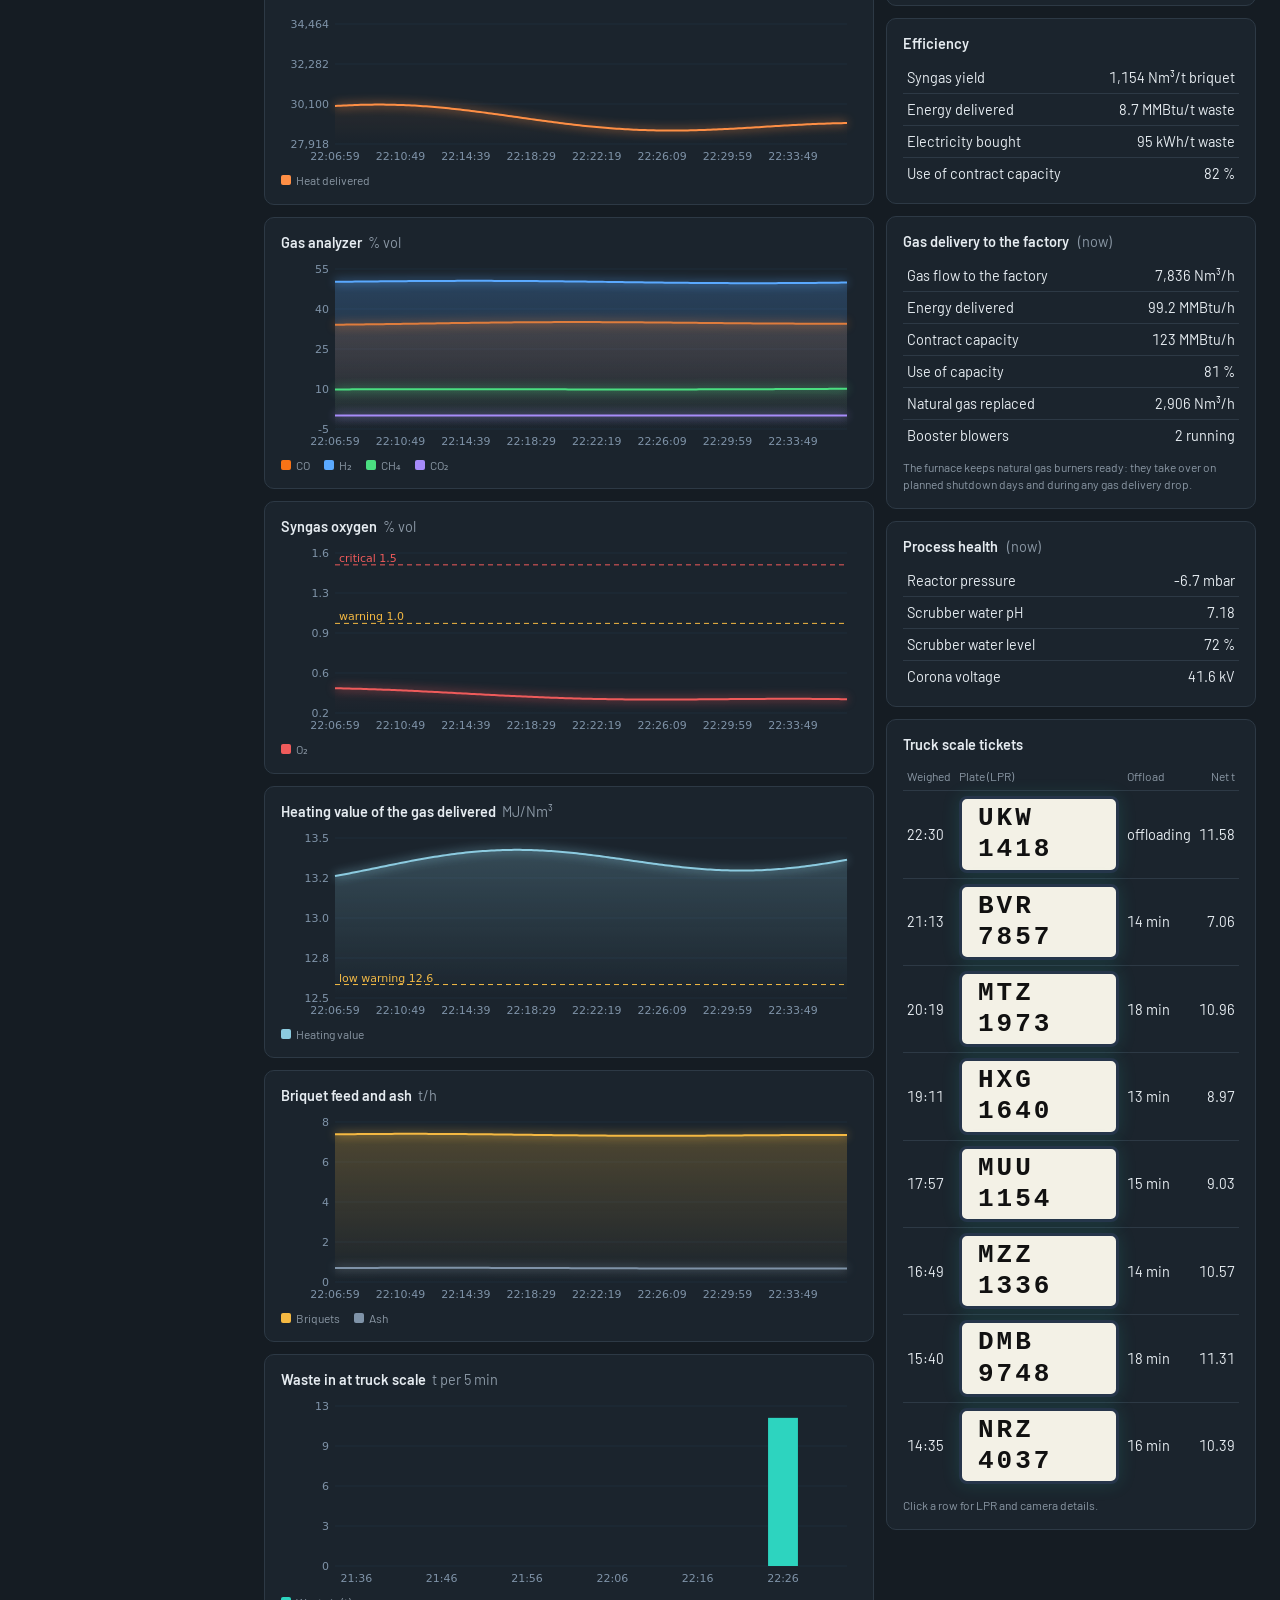
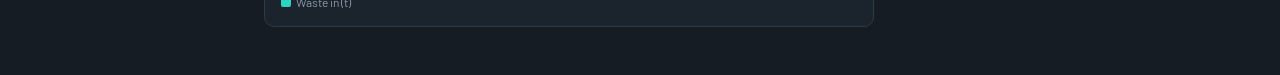
==== commit 1109cd0a: "Currency toggle EUR/USD/GBP with live ECB rates via /api/fx on both dashboards Co-Authored-By: Claud" ====
--- a/glass/public/index.html
+++ b/glass/public/index.html
@@ -31,6 +31,7 @@
   <div class="ttl"><h1 id="pgTitle">Plant</h1><span id="plabel"></span></div>
   <div class="sp"></div>
   <div class="modes" id="modes"><button data-m="live">Live</button><button data-m="day">Day</button><button data-m="month">Month</button><button data-m="year">Year</button></div>
+  <div class="modes" id="curSel" role="group" aria-label="Currency"><button data-c="EUR">EUR</button><button data-c="USD">USD</button><button data-c="GBP">GBP</button></div>
   <label class="tpd" title="Waste processed per day. Type a new value to update everything.">Throughput <input id="tpd" type="number" min="1" max="5000" step="10" value="200"> t/day</label>
   <button class="btn" id="btnCsv" title="Download the data of this page as a CSV file">Export CSV</button>
   <span class="badge ok" id="alertBadge">No active alerts</span>
--- a/glass/public/assets/app.css
+++ b/glass/public/assets/app.css
@@ -48,9 +48,9 @@
 #plabel{color:var(--muted);font-size:13px;font-weight:400;white-space:normal}
 .top .sp{flex:1}
 #hamb{display:none;background:none;border:1px solid var(--line);color:var(--text);border-radius:8px;width:38px;height:38px;cursor:pointer;align-items:center;justify-content:center}
-#modes{background:var(--panel);border:1px solid var(--line);border-radius:9px;padding:2px;gap:2px}
-#modes button{background:none;border:0;color:var(--muted);padding:6px 13px;border-radius:7px}
-#modes button.on{background:var(--teal);color:var(--bg);font-weight:600;border:0}
+#modes,#curSel{background:var(--panel);border:1px solid var(--line);border-radius:9px;padding:2px;gap:2px}
+#modes button,#curSel button{background:none;border:0;color:var(--muted);padding:6px 13px;border-radius:7px}
+#modes button.on,#curSel button.on{background:var(--teal);color:var(--bg);font-weight:600;border:0}
 .tpd{color:var(--muted)}
 .tpd input{border-color:var(--line2);box-shadow:none;font-family:var(--num);font-size:15px;width:76px}
 #clock{font-family:var(--num);font-size:14px}
@@ -267,3 +267,4 @@
 .form input.ro{opacity:.75;cursor:default}
 .pstat{grid-column:1/-1;color:var(--muted);font-size:12px;margin-top:-2px}
 .pstat.bad{color:var(--amber)}
+#curSel{display:flex}#curSel button{padding:6px 10px}#curSel button:disabled{opacity:.4;cursor:not-allowed}
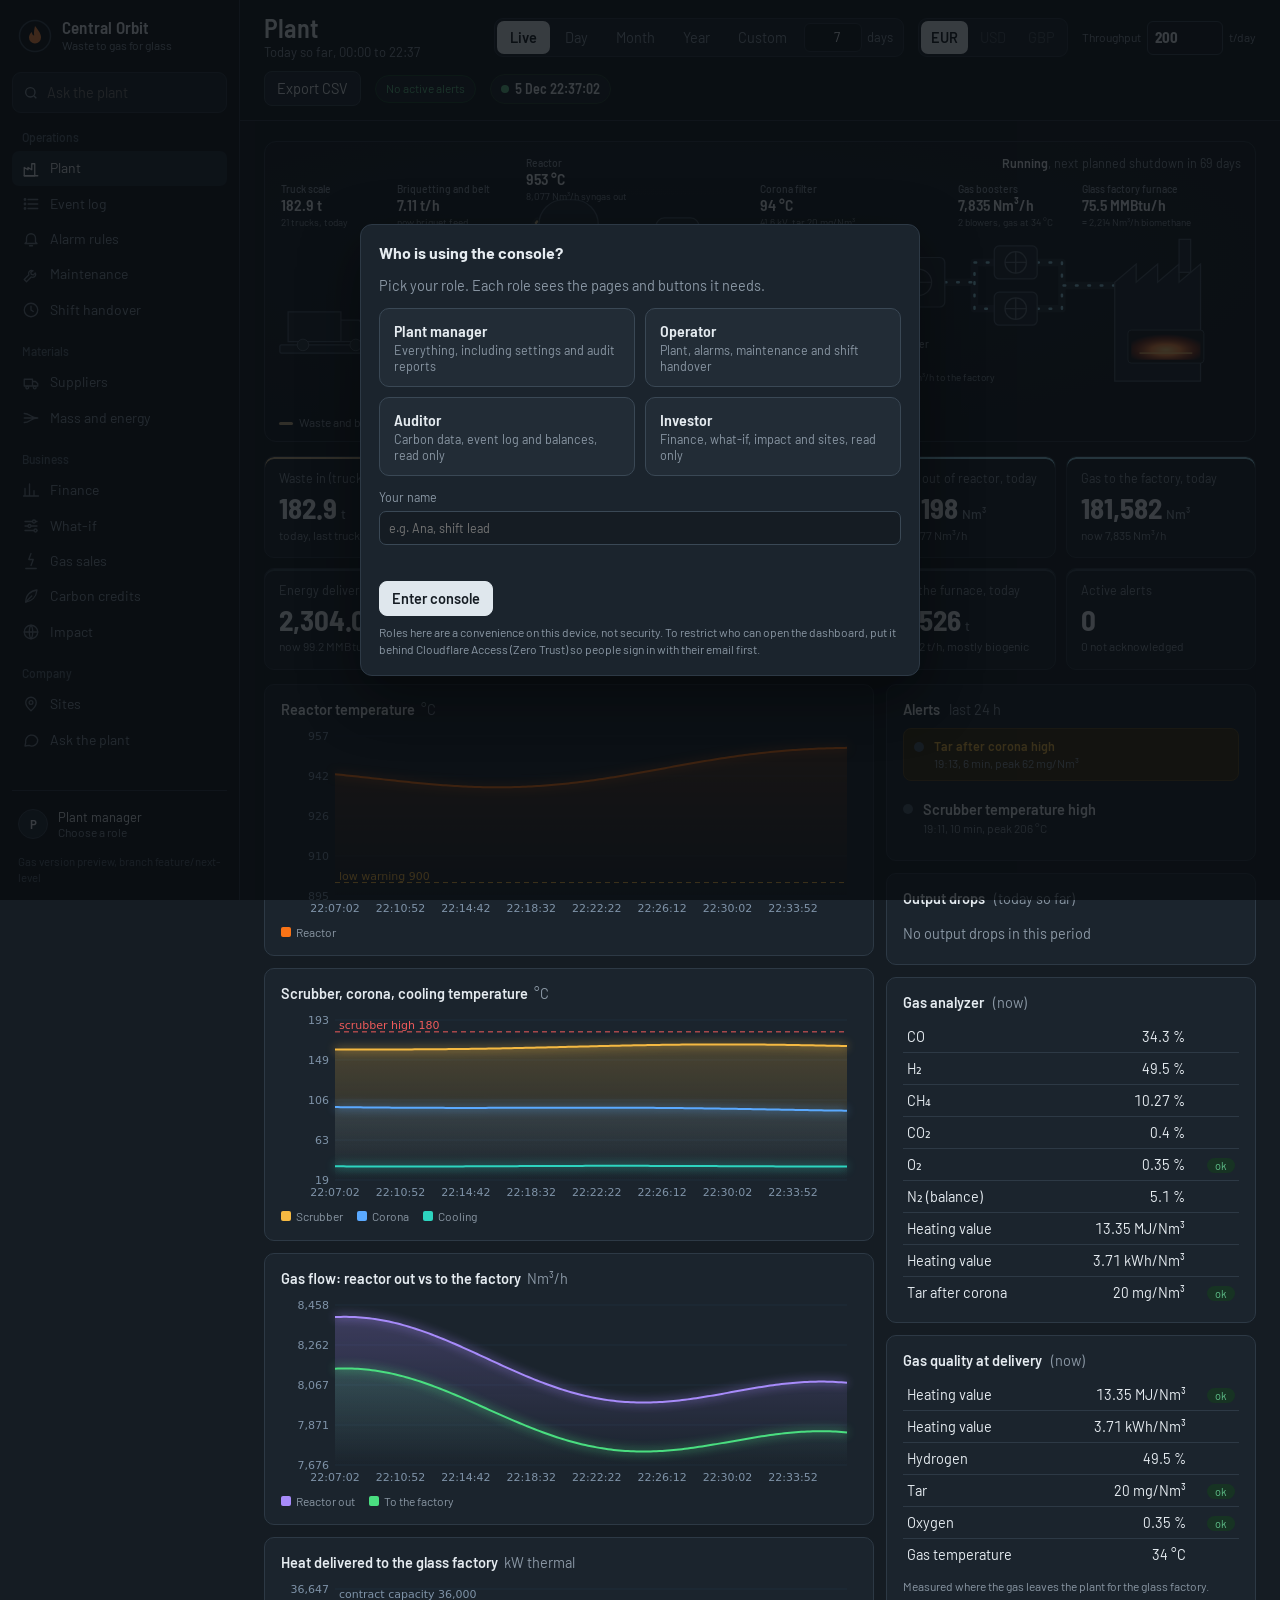
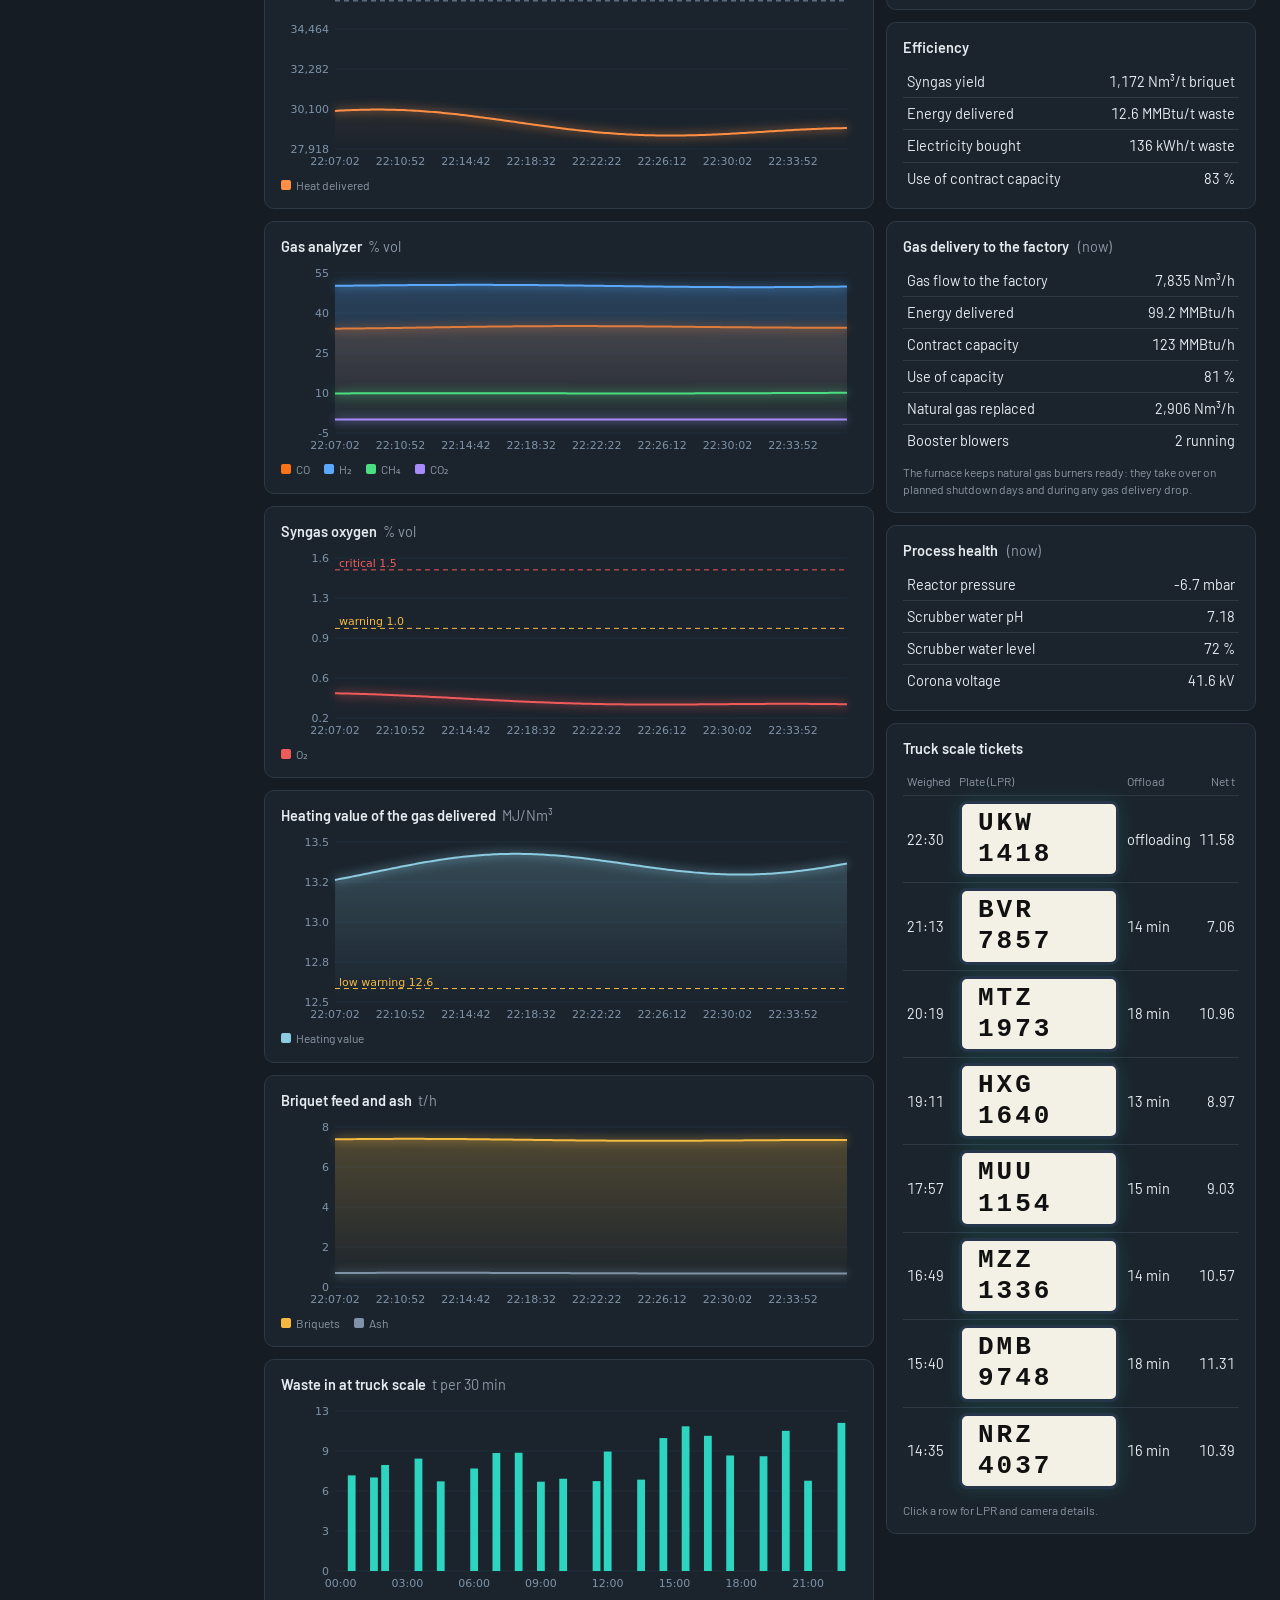
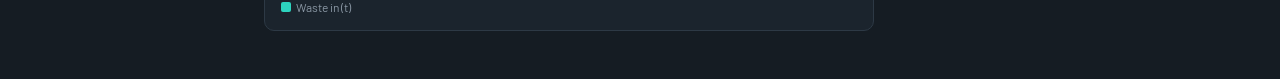
==== commit 1afdc596: "Custom time frame: last N days next to Day/Month/Year on both dashboards Co-Authored-By: Claude Opus" ====
--- a/glass/public/index.html
+++ b/glass/public/index.html
@@ -30,7 +30,7 @@
   <button id="hamb" aria-label="Open menu"><svg width="20" height="20" viewBox="0 0 24 24" fill="none" stroke="currentColor" stroke-width="2"><path d="M4 7h16M4 12h16M4 17h16"/></svg></button>
   <div class="ttl"><h1 id="pgTitle">Plant</h1><span id="plabel"></span></div>
   <div class="sp"></div>
-  <div class="modes" id="modes"><button data-m="live">Live</button><button data-m="day">Day</button><button data-m="month">Month</button><button data-m="year">Year</button></div>
+  <div class="modes" id="modes"><button data-m="live">Live</button><button data-m="day">Day</button><button data-m="month">Month</button><button data-m="year">Year</button><button data-m="custom" title="Custom time frame: the last N days">Custom</button><label class="cdays" title="Number of days, ending now"><input id="cdays" type="number" min="1" max="1825" step="1" inputmode="numeric" aria-label="Custom time frame in days"><span>days</span></label></div>
   <div class="modes" id="curSel" role="group" aria-label="Currency"><button data-c="EUR">EUR</button><button data-c="USD">USD</button><button data-c="GBP">GBP</button></div>
   <label class="tpd" title="Waste processed per day. Type a new value to update everything.">Throughput <input id="tpd" type="number" min="1" max="5000" step="10" value="200"> t/day</label>
   <button class="btn" id="btnCsv" title="Download the data of this page as a CSV file">Export CSV</button>
--- a/glass/public/assets/app.css
+++ b/glass/public/assets/app.css
@@ -268,3 +268,7 @@
 .pstat{grid-column:1/-1;color:var(--muted);font-size:12px;margin-top:-2px}
 .pstat.bad{color:var(--amber)}
 #curSel{display:flex}#curSel button{padding:6px 10px}#curSel button:disabled{opacity:.4;cursor:not-allowed}
+#modes .cdays{display:flex;align-items:center;gap:5px;padding:0 8px 0 2px;color:var(--muted);font-size:13px}
+#modes .cdays input{width:58px;background:var(--bg);border:1px solid var(--line);color:var(--text);border-radius:6px;padding:4px 6px;font:inherit;text-align:right}
+#modes .cdays input:focus{outline:none;border-color:var(--teal)}
+#modes button[data-m=custom].on + .cdays input{border-color:var(--teal);color:var(--teal);font-weight:600}
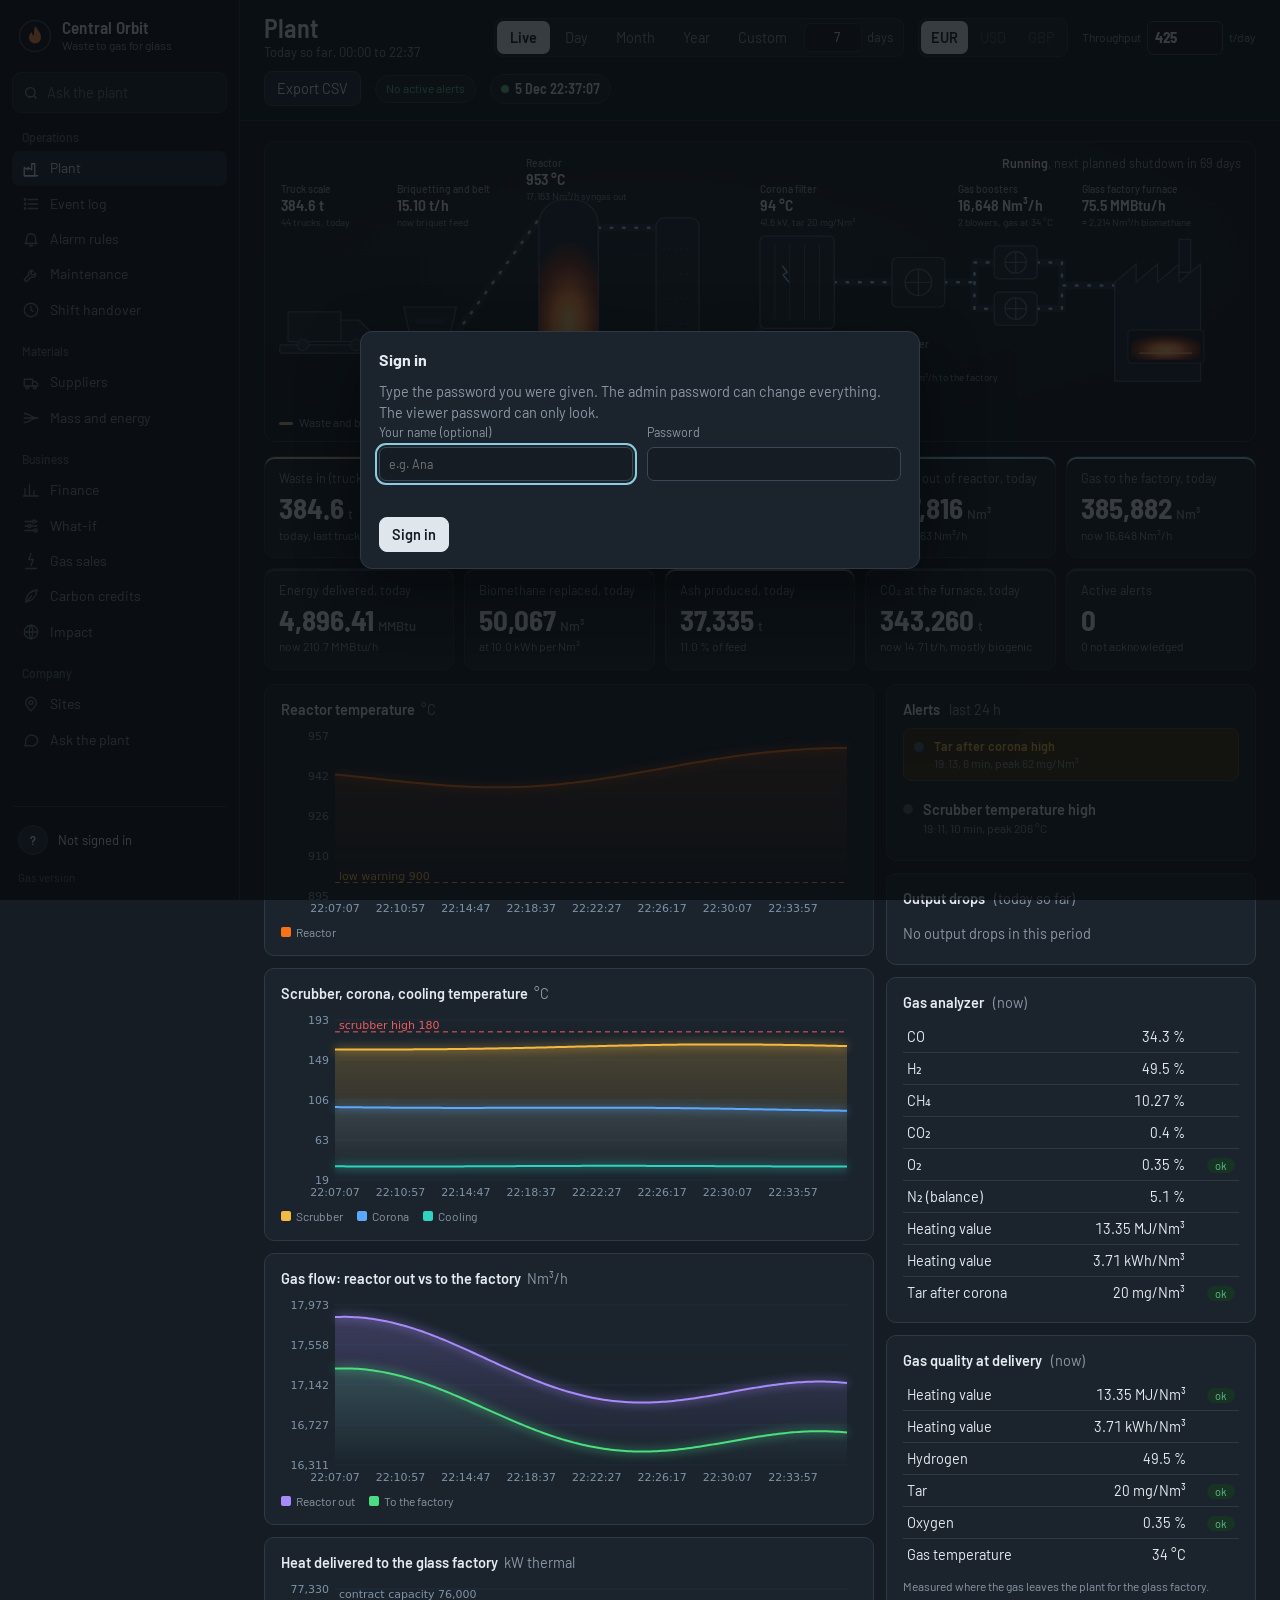
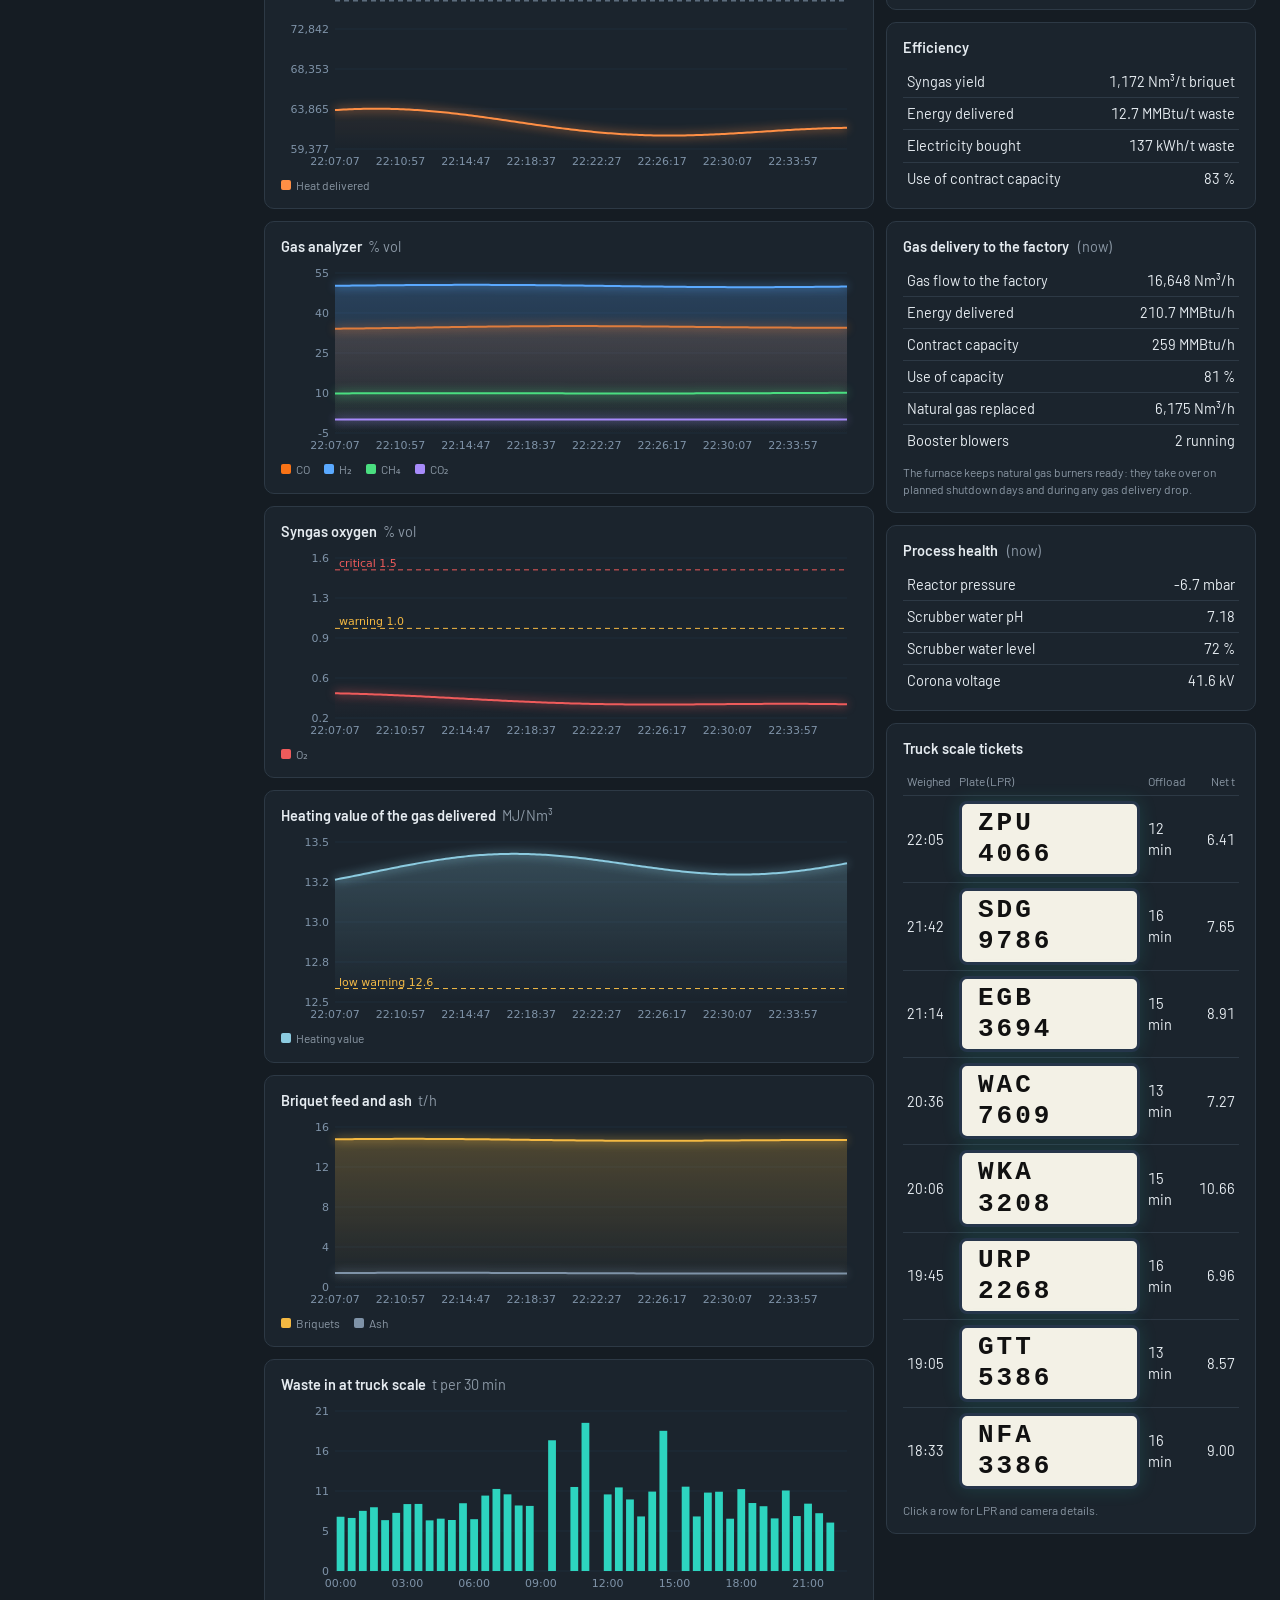
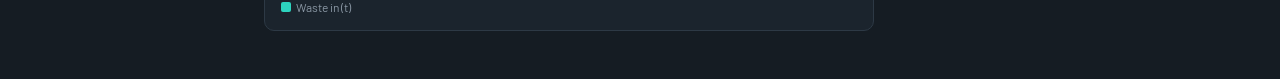
==== commit ea9aa347: "Gas dashboard: admin/viewer passwords, viewer read-only, default throughput 425 t/day Co-Authored-By" ====
--- a/glass/public/index.html
+++ b/glass/public/index.html
@@ -22,7 +22,7 @@
   <div class="railfoot">
     <button class="who" id="whoBtn" title="Switch role"><i id="whoInit">?</i><div><span id="whoName">Not signed in</span><small id="whoRole"></small></div></button>
     <button class="btn" id="btnInstall" hidden>Install as app</button>
-    <div class="ver">Gas version preview, branch feature/next-level</div>
+    <div class="ver">Gas version</div>
   </div>
 </nav>
 <div class="main">
@@ -32,7 +32,7 @@
   <div class="sp"></div>
   <div class="modes" id="modes"><button data-m="live">Live</button><button data-m="day">Day</button><button data-m="month">Month</button><button data-m="year">Year</button><button data-m="custom" title="Custom time frame: the last N days">Custom</button><label class="cdays" title="Number of days, ending now"><input id="cdays" type="number" min="1" max="1825" step="1" inputmode="numeric" aria-label="Custom time frame in days"><span>days</span></label></div>
   <div class="modes" id="curSel" role="group" aria-label="Currency"><button data-c="EUR">EUR</button><button data-c="USD">USD</button><button data-c="GBP">GBP</button></div>
-  <label class="tpd" title="Waste processed per day. Type a new value to update everything.">Throughput <input id="tpd" type="number" min="1" max="5000" step="10" value="200"> t/day</label>
+  <label class="tpd" title="Waste processed per day. Type a new value to update everything.">Throughput <input id="tpd" type="number" min="1" max="5000" step="10" value="425"> t/day</label>
   <button class="btn" id="btnCsv" title="Download the data of this page as a CSV file">Export CSV</button>
   <span class="badge ok" id="alertBadge">No active alerts</span>
   <span class="badge live" title="Live data"><i></i><span id="clock"></span></span>
@@ -153,13 +153,11 @@
 
 <div id="login" class="modal" hidden>
   <div class="mbox">
-    <div class="mh"><h3>Who is using the console?</h3><button class="btn" id="loginX" hidden>Close</button></div>
-    <p class="muted" style="margin:0">Pick your role. Each role sees the pages and buttons it needs.</p>
-    <div class="roles" id="roleList"></div>
-    <div class="fgrid"><label class="field">Your name<input id="loginName" placeholder="e.g. Ana, shift lead" autocomplete="name"></label><label class="field" id="pinWrap" hidden>PIN for this role<input id="loginPin" type="password" inputmode="numeric" autocomplete="off"></label></div>
+    <div class="mh"><h3>Sign in</h3><button class="btn" id="loginX" hidden>Close</button></div>
+    <p class="muted" style="margin:0">Type the password you were given. The admin password can change everything. The viewer password can only look.</p>
+    <div class="fgrid"><label class="field">Your name (optional)<input id="loginName" placeholder="e.g. Ana" autocomplete="name"></label><label class="field">Password<input id="loginPin" type="password" autocomplete="current-password"></label></div>
     <div class="status" id="loginMsg"></div>
-    <div class="mact"><button class="btn pri" id="loginGo">Enter console</button></div>
-    <div class="note">Roles here are a convenience on this device, not security. To restrict who can open the dashboard, put it behind Cloudflare Access (Zero Trust) so people sign in with their email first.</div>
+    <div class="mact"><button class="btn pri" id="loginGo">Sign in</button><button class="btn" id="loginOut" hidden>Sign out</button></div>
   </div>
 </div>
 <div class="tip" id="tip"></div>
--- a/glass/public/assets/app.css
+++ b/glass/public/assets/app.css
@@ -272,3 +272,11 @@
 #modes .cdays input{width:58px;background:var(--bg);border:1px solid var(--line);color:var(--text);border-radius:6px;padding:4px 6px;font:inherit;text-align:right}
 #modes .cdays input:focus{outline:none;border-color:var(--teal)}
 #modes button[data-m=custom].on + .cdays input{border-color:var(--teal);color:var(--teal);font-weight:600}
+/* price source row */
+.psrc{display:flex;flex-wrap:wrap;align-items:center;gap:8px 12px;margin:2px 0 6px;font-size:13px;color:var(--muted)}
+.psrc .seg{min-width:200px}
+.psrc .psec{display:flex;align-items:center;gap:6px}
+.psrc select{background:var(--bg);border:1px solid var(--line2);color:var(--text);border-radius:7px;padding:5px 8px;font:inherit}
+.fgrid input.ro{opacity:.7;cursor:default}
+.fgrid .field{justify-content:space-between}
+.fgrid .field>input,.fgrid .field>select{margin-top:auto}
